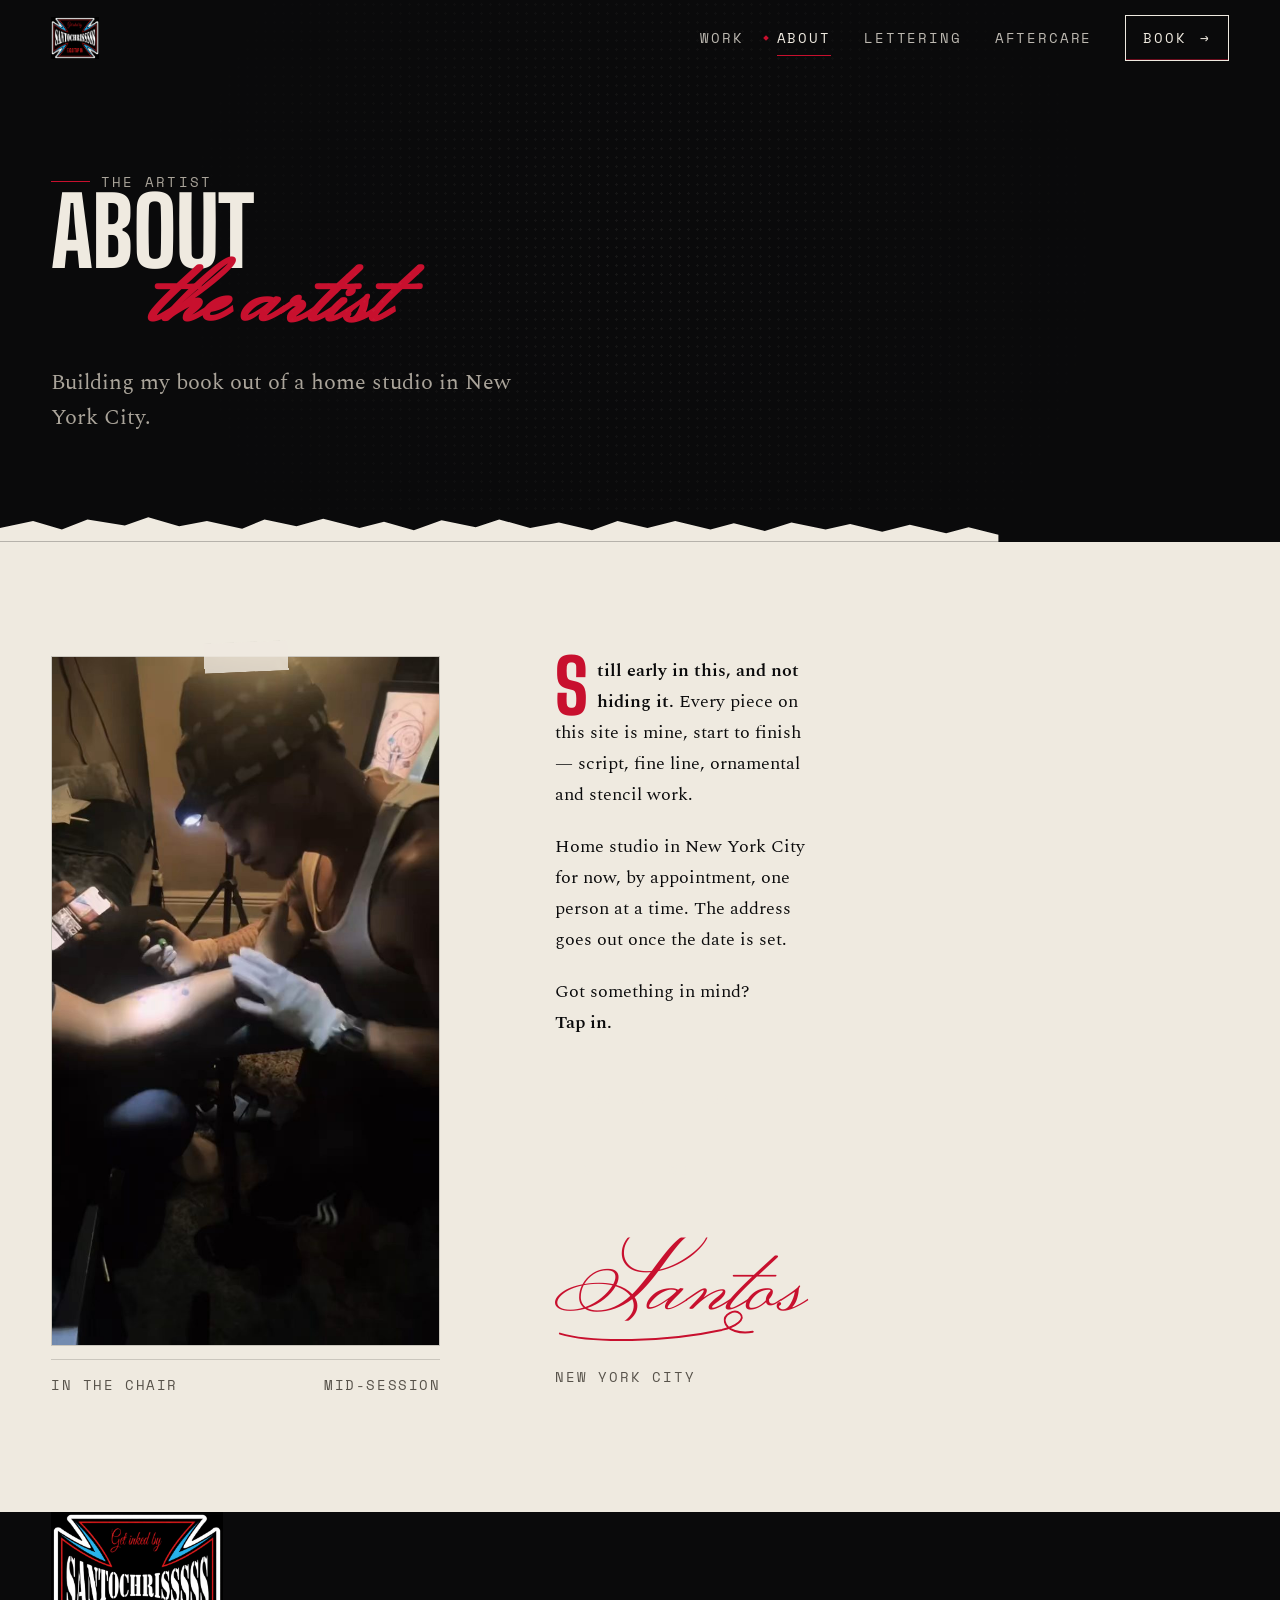
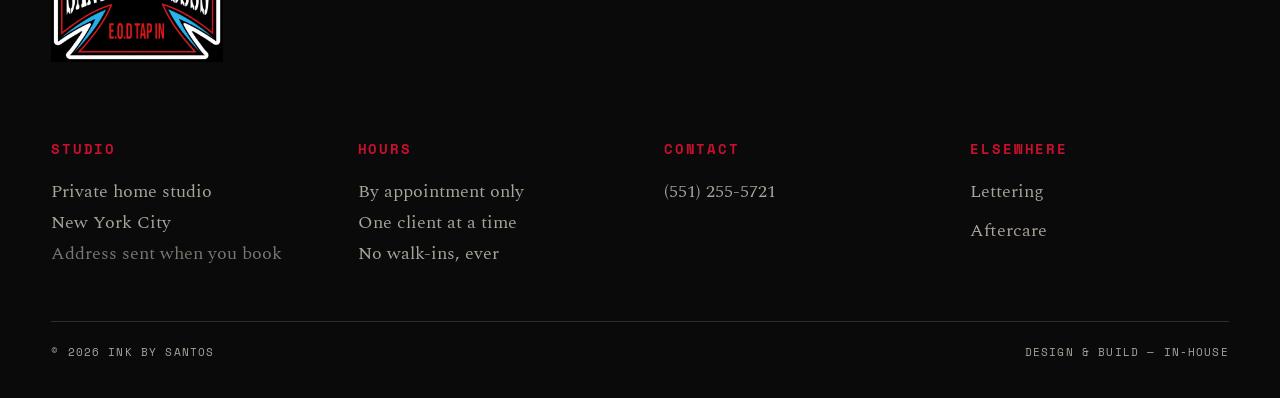
==== about.html @ b75cc5df "Add a lettering reference section; fix a dead printSheet call New lettering.html: 11 script, chicano" ====
<!doctype html>
<html lang="en">
<head>
<meta charset="utf-8">
<meta name="viewport" content="width=device-width, initial-scale=1">
<title>About — Ink by Santos</title>
<meta name="description" content="Custom tattooing from a private home studio in New York City. Blackwork, fine line, ornamental and hand lettering.">
<meta name="theme-color" content="#0a0a0b">
<link rel="icon" href="assets/img/logo-icon.png" type="image/png">
<link rel="preconnect" href="https://fonts.googleapis.com">
<link rel="preconnect" href="https://fonts.gstatic.com" crossorigin>
<link href="https://fonts.googleapis.com/css2?family=Big+Shoulders+Display:wght@400..900&family=Italianno&family=Monsieur+La+Doulaise&family=Space+Mono:wght@400;700&family=Spectral:ital,wght@0,200;0,300;0,400;0,600;1,300&display=swap" rel="stylesheet">
<link rel="stylesheet" href="assets/css/site.css?v=64d54ab5">
</head>

<body>
<a class="skip-link" href="#main">Skip to content</a>

<div class="curtain" aria-hidden="true">
  <span style="--i:0"></span><span style="--i:1"></span><span style="--i:2"></span><span style="--i:3"></span>
</div>

<header class="masthead is-top">
  <div class="shell masthead__inner">
    <a class="mark mark--img" href="index.html" aria-label="Ink by Santos, home">
      <img class="mark__logo" src="assets/img/logo-mark.png" alt="Get inked by SANTOCHRISSSSS" width="229" height="200">
    </a>
    <nav class="nav" aria-label="Primary">
      <a class="nav__link" href="gallery.html">Work</a>
      <a class="nav__link" href="about.html" aria-current="page">About</a>
      <a class="nav__link" href="lettering.html">Lettering</a>
      <a class="nav__link" href="aftercare.html">Aftercare</a>
      <a class="btn btn--small nav__cta" href="index.html#book">Book<span class="btn__arrow">→</span></a>
    </nav>
    <button class="burger" aria-expanded="false" aria-controls="drawer" aria-label="Menu">
      <span></span><span></span><span></span>
    </button>
  </div>
  <div class="progress" aria-hidden="true"></div>
</header>

<nav class="drawer" id="drawer" aria-label="Mobile">
  <img class="drawer__logo" src="assets/img/logo-mark.png" alt="" aria-hidden="true" width="229" height="200">
  <a class="drawer__link" style="--i:0" href="gallery.html"><span>01</span>Work</a>
  <a class="drawer__link" style="--i:1" href="about.html"><span>02</span>About</a>
  <a class="drawer__link" style="--i:2" href="lettering.html"><span>03</span>Lettering</a>
  <a class="drawer__link" style="--i:3" href="aftercare.html"><span>04</span>Aftercare</a>
  <a class="drawer__link" style="--i:4" href="index.html#book"><span>05</span>Book</a>
  <p class="mono drawer__foot">By appointment · NYC<br><a href="tel:+15512555721">(551) 255-5721</a></p>
</nav>

<main id="main">

  <section class="pane pane--ink page-head">
    <div class="halftone halftone--radial" aria-hidden="true"></div>
    <div class="shell">
      <p class="eyebrow" data-reveal>The artist</p>
      <h1 class="page-head__title" data-reveal style="--d:1">
        About
        <span class="page-head__script">the artist</span>
      </h1>
      <p class="lede page-head__lede" data-reveal style="--d:2">
        Building my book out of a home studio in New York City.
      </p>
    </div>
  </section>

  <div class="tear" style="background:var(--ink)" aria-hidden="true">
    <svg viewBox="0 0 1200 40" preserveAspectRatio="none"><path fill="#efeae0" d="M0 40V22l31-9 27 11 24-13 35 8 22-11 29 12 26-7 33 10 21-12 30 9 25-10 34 12 23-8 28 11 26-13 32 9 22-10 29 11 27-7 31 10 24-12 28 9 26-9 33 11 22-8 29 10 25-11 32 9 23-7 30 10 26-9 34 11 21-8 28 10V40Z"/></svg>
  </div>

  <!-- ============================================================== BIO -->
  <section class="pane pane--bone bay" aria-labelledby="bio-h">
    <div class="shell grid">
      <div class="col-5" data-reveal>
        <div class="portrait">
          <span class="portrait__tape" aria-hidden="true"></span>
          <div class="portrait__frame ticks">
            <span class="vid" style="aspect-ratio:9/16">
              <img class="vid__poster" src="assets/video/work-07.jpg"
                   alt="Tattooing under a headlamp during a session"
                   width="720" height="1280">
              <video data-src="assets/video/work-07.mov" poster="assets/video/work-07.jpg"
                     muted loop playsinline preload="none" aria-hidden="true"></video>
            </span>
          </div>
          <p class="portrait__cap">
            <span>In the chair</span>
            <span>Mid-session</span>
          </p>
        </div>
      </div>

      <div class="col-6 col-start-7" data-reveal style="--d:1">
        <h2 class="visually-hidden" id="bio-h">Biography</h2>

        <div class="prose">
          <p class="dropcap">
            <strong>Still early in this, and not hiding it.</strong> Every piece
            on this site is mine, start to finish &mdash; script, fine line,
            ornamental and stencil work.
          </p>
          <p>
            Home studio in New York City for now, by appointment, one person at
            a time. The address goes out once the date is set.
          </p>
          <p>
            Got something in mind? <strong>Tap in.</strong>
          </p>
        </div>

        <div style="display:flex;flex-wrap:wrap;gap:.9rem;margin-top:2rem">
          <a class="btn" href="index.html#book">Book a session<span class="btn__arrow">&#8594;</span></a>
          <a class="btn" href="gallery.html">See the work<span class="btn__arrow">&#8594;</span></a>
        </div>

        <div class="sign-off" style="margin-top:2.5rem">
          <p class="autograph" aria-hidden="true">Santos</p>
          <svg class="signature" viewBox="0 0 420 60" style="margin-top:-.5rem" aria-hidden="true">
            <path d="M8 34c52 16 176 14 268-6 24-6 40-18 30-27-9-8-28 1-25 14 3 14 26 20 46 16"/>
          </svg>
          <p class="mono" style="margin-top:1rem;color:var(--fg-dim)">New York City</p>
        </div>
      </div>
    </div>
  </section>

</main>

<footer class="pane pane--ink footer">
  <div class="shell">
    <img class="footer__logo" src="assets/img/logo.png" alt="Get inked by SANTOCHRISSSSS" width="1097" height="959" loading="lazy">
    <div class="footer__cols">
      <div class="footer__col">
        <h4>Studio</h4>
        <p>Private home studio<br>New York City<br><span style="opacity:.7">Address sent when you book</span></p>
      </div>
      <div class="footer__col">
        <h4>Hours</h4>
        <p>By appointment only<br>One client at a time<br>No walk-ins, ever</p>
      </div>
      <div class="footer__col">
        <h4>Contact</h4>
        <ul>
          <li><a href="tel:+15512555721">(551) 255-5721</a></li>
        </ul>
      </div>
      <div class="footer__col">
        <h4>Elsewhere</h4>
        <ul>
          <li><a href="lettering.html">Lettering</a></li>
          <li><a href="aftercare.html">Aftercare</a></li>
        </ul>
      </div>
    </div>
    <p class="footer__legal">
      <span>© 2026 Ink by Santos</span>
      <span>Design &amp; build — in-house</span>
    </p>
  </div>
</footer>

<script src="assets/js/site.js?v=151ce257" defer></script>
</body>
</html>
---- assets/css/site.css ----
/* =========================================================================
   INK BY SANTOS — site.css
   A flash sheet, printed as a website.

   Structure
   00  Tokens
   01  Reset & base
   02  Texture (grain, halftone, torn edges)
   03  Typography
   04  Layout primitives
   05  Header & navigation
   06  Buttons, links, form controls
   07  Motion primitives (reveal, split, marquee)
   08  Home
   09  Gallery + lightbox
   10  About
   11  Aftercare
   12  Footer
   13  Cursor & curtain
   14  Responsive
   15  Reduced motion & print
   ========================================================================= */

/* -------------------------------------------------------------- 00 Tokens */

:root {
  /* ink / bone / blood. Nothing else gets in. */
  --ink: #0a0a0b;
  --ink-2: #131316;
  --ink-3: #1d1d21;
  --bone: #efeae0;
  --bone-2: #ded6c7;
  --bone-3: #b8b0a1;
  --blood: #c8102e;
  --blood-2: #8d0a20;

  /* Contextual roles — flipped per pane, every component reads these. */
  --fg: var(--bone);
  --bg: var(--ink);
  --fg-dim: #aaa49a;
  --rule: rgba(239, 234, 224, 0.16);
  --rule-strong: rgba(239, 234, 224, 0.4);

  --font-display: "Big Shoulders Display", "Big Shoulders", "Oswald",
    "Arial Narrow", sans-serif;
  --font-script: "Monsieur La Doulaise", "Italianno", cursive;
  --font-script-2: "Italianno", "Monsieur La Doulaise", cursive;
  --font-body: "Spectral", "Iowan Old Style", Georgia, serif;
  --font-mono: "Space Mono", ui-monospace, "SFMono-Regular", Menlo, monospace;

  /* Fluid type scale, 1.28 ratio at the top end. */
  --t--1: clamp(0.78rem, 0.75rem + 0.16vw, 0.88rem);
  --t-0: clamp(1.02rem, 0.98rem + 0.2vw, 1.14rem);
  --t-1: clamp(1.18rem, 1.1rem + 0.4vw, 1.4rem);
  --t-2: clamp(1.5rem, 1.3rem + 0.9vw, 2.1rem);
  --t-3: clamp(2rem, 1.5rem + 2.2vw, 3.4rem);
  --t-4: clamp(2.8rem, 1.6rem + 5.4vw, 6rem);
  --t-5: clamp(3.6rem, 0.8rem + 12vw, 11rem);

  --gutter: clamp(1.25rem, 4vw, 3.5rem);
  --bay: clamp(4.5rem, 9vw, 9.5rem); /* vertical section rhythm */
  --shell: 1560px;

  --ease: cubic-bezier(0.16, 1, 0.3, 1);
  --ease-punch: cubic-bezier(0.7, 0, 0.2, 1);
}

.pane--ink {
  --fg: var(--bone);
  --bg: var(--ink);
  --fg-dim: #aaa49a;
  --rule: rgba(239, 234, 224, 0.16);
  --rule-strong: rgba(239, 234, 224, 0.42);
}

.pane--bone {
  --fg: var(--ink);
  --bg: var(--bone);
  --fg-dim: #57524a;
  --rule: rgba(10, 10, 11, 0.16);
  --rule-strong: rgba(10, 10, 11, 0.45);
}

.pane--blood {
  --fg: var(--bone);
  --bg: var(--blood);
  --fg-dim: rgba(239, 234, 224, 0.78);
  --rule: rgba(239, 234, 224, 0.34);
  --rule-strong: rgba(239, 234, 224, 0.6);
}

/* ------------------------------------------------------- 01 Reset & base */

*,
*::before,
*::after {
  box-sizing: border-box;
}

* {
  margin: 0;
}

html {
  -webkit-text-size-adjust: 100%;
  scrollbar-color: var(--blood-2) var(--ink);
  scrollbar-width: thin;
}

body {
  background: var(--ink);
  color: var(--bone);
  font-family: var(--font-body);
  font-size: var(--t-0);
  font-weight: 400;
  line-height: 1.7;
  min-height: 100vh;
  overflow-x: hidden;
  -webkit-font-smoothing: antialiased;
  text-rendering: optimizeLegibility;
}

img,
svg,
video {
  display: block;
  max-width: 100%;
}

a {
  color: inherit;
  text-decoration: none;
}

button,
input,
textarea,
select {
  font: inherit;
  color: inherit;
}

::selection {
  background: var(--blood);
  color: var(--bone);
  text-shadow: none;
}

:focus-visible {
  outline: 2px dashed var(--blood);
  outline-offset: 4px;
}

.visually-hidden {
  position: absolute;
  width: 1px;
  height: 1px;
  padding: 0;
  overflow: hidden;
  clip: rect(0 0 0 0);
  clip-path: inset(50%);
  white-space: nowrap;
  border: 0;
}

.skip-link {
  position: fixed;
  top: 0.75rem;
  left: 0.75rem;
  z-index: 999;
  padding: 0.7rem 1.1rem;
  background: var(--blood);
  color: var(--bone);
  font-family: var(--font-mono);
  font-size: var(--t--1);
  letter-spacing: 0.11em;
  text-transform: uppercase;
  transform: translateY(-160%);
  transition: transform 0.3s var(--ease);
}

.skip-link:focus-visible {
  transform: none;
}

/* ---------------------------------------------------------- 02 Texture */

/* The xerox grain layer was removed: a fixed, full-screen element with
   mix-blend-mode and an infinite repaint animation dominated frame time.
   The texture now comes from the halftone fields alone. */

/* Halftone field — the print-shop dot. Used as a section wash. */
.halftone {
  position: absolute;
  inset: 0;
  pointer-events: none;
  background-image: radial-gradient(
    currentColor 1.1px,
    transparent 1.2px
  );
  background-size: 9px 9px;
  opacity: 0.06;
  -webkit-mask-image: linear-gradient(to bottom, #000, transparent 72%);
  mask-image: linear-gradient(to bottom, #000, transparent 72%);
}

.halftone--up {
  -webkit-mask-image: linear-gradient(to top, #000, transparent 72%);
  mask-image: linear-gradient(to top, #000, transparent 72%);
}

.halftone--radial {
  -webkit-mask-image: radial-gradient(circle at 50% 50%, #000, transparent 70%);
  mask-image: radial-gradient(circle at 50% 50%, #000, transparent 70%);
}

/* Torn-paper divider between panes. */
.tear {
  display: block;
  width: 100%;
  height: clamp(18px, 2.4vw, 34px);
  position: relative;
  z-index: 2;
  margin-bottom: -1px;
}

.tear svg {
  width: 100%;
  height: 100%;
  display: block;
}

/* ------------------------------------------------------ 03 Typography */

.display {
  font-family: var(--font-display);
  font-weight: 800;
  line-height: 0.82;
  letter-spacing: -0.005em;
  text-transform: uppercase;
  text-wrap: balance;
}

.display--outline {
  color: transparent;
  -webkit-text-stroke: 1.5px var(--fg);
}

.script {
  font-family: var(--font-script);
  font-weight: 400;
  line-height: 0.9;
  text-transform: none;
  letter-spacing: 0.01em;
}

.script--alt {
  font-family: var(--font-script-2);
}

.mono {
  font-family: var(--font-mono);
  font-size: var(--t--1);
  letter-spacing: 0.13em;
  text-transform: uppercase;
  font-weight: 400;
}

/* Screen-print misregistration: a red plate that never quite lined up. */
.mis {
  position: relative;
  display: inline-block;
  isolation: isolate;
}

.mis::before {
  content: attr(data-text);
  position: absolute;
  inset: 0;
  z-index: -1;
  color: var(--blood);
  -webkit-text-stroke: inherit;
  transform: translate(0.055em, -0.028em);
  transition: transform 0.55s var(--ease);
  pointer-events: none;
}

.mis:hover::before {
  transform: translate(-0.03em, 0.028em);
}

.eyebrow {
  font-family: var(--font-mono);
  font-size: var(--t--1);
  letter-spacing: 0.15em;
  text-transform: uppercase;
  color: var(--fg-dim);
  display: inline-flex;
  align-items: center;
  gap: 0.7rem;
}

.eyebrow::before {
  content: "";
  width: clamp(20px, 3vw, 46px);
  height: 1px;
  background: var(--blood);
  flex: none;
}

.lede {
  font-size: var(--t-1);
  font-weight: 400;
  line-height: 1.55;
  max-width: 46ch;
  text-wrap: pretty;
}

.prose {
  max-width: 62ch;
}

.prose p + p {
  margin-top: 1.15em;
}

.prose p {
  text-wrap: pretty;
}

.prose strong {
  font-weight: 600;
}

.prose em {
  font-style: italic;
  color: var(--fg);
}

.prose a {
  border-bottom: 1px solid var(--blood);
  padding-bottom: 1px;
}

.prose a:hover {
  background: var(--blood);
  color: var(--bone);
}

.dropcap::first-letter {
  float: left;
  font-family: var(--font-display);
  font-weight: 800;
  font-size: 4.1em;
  line-height: 0.72;
  padding: 0.06em 0.12em 0 0;
  color: var(--blood);
}

.hl {
  color: var(--blood);
}

/* -------------------------------------------------- 04 Layout primitives */

.shell {
  width: 100%;
  max-width: var(--shell);
  margin-inline: auto;
  padding-inline: var(--gutter);
}

.pane {
  position: relative;
  background: var(--bg);
  color: var(--fg);
}

.bay {
  padding-block: var(--bay);
}

.bay--tight {
  padding-block: calc(var(--bay) * 0.55);
}

.grid {
  display: grid;
  grid-template-columns: repeat(12, 1fr);
  gap: clamp(1.25rem, 2.4vw, 2.5rem);
}

/* Hairline with a mono label sitting on it — the section masthead. */
.rule-head {
  display: flex;
  align-items: baseline;
  gap: clamp(1rem, 2.5vw, 2rem);
  padding-bottom: 1.2rem;
  border-bottom: 1px solid var(--rule);
  margin-bottom: clamp(2.4rem, 5.5vw, 5rem);
}

.rule-head__no {
  font-family: var(--font-mono);
  font-size: var(--t--1);
  letter-spacing: 0.13em;
  color: var(--blood);
  flex: none;
}

.rule-head__title {
  font-family: var(--font-display);
  font-weight: 700;
  text-transform: uppercase;
  font-size: var(--t-2);
  line-height: 1;
  letter-spacing: 0.01em;
}

.rule-head__meta {
  margin-left: auto;
  font-family: var(--font-mono);
  font-size: var(--t--1);
  letter-spacing: 0.12em;
  text-transform: uppercase;
  color: var(--fg-dim);
}

/* Corner ticks — the die-cut frame used on plates and cards. */
.ticks {
  position: relative;
}

.ticks::before,
.ticks::after {
  content: "";
  position: absolute;
  width: 14px;
  height: 14px;
  border: 1px solid var(--rule-strong);
  transition: width 0.5s var(--ease), height 0.5s var(--ease);
  pointer-events: none;
}

.ticks::before {
  top: -1px;
  left: -1px;
  border-right: 0;
  border-bottom: 0;
}

.ticks::after {
  right: -1px;
  bottom: -1px;
  border-left: 0;
  border-top: 0;
}

.ticks:hover::before,
.ticks:hover::after {
  width: 26px;
  height: 26px;
}

/* ---------------------------------------------------- 05 Header & nav */

.masthead {
  position: fixed;
  inset: 0 0 auto;
  z-index: 300;
  background: rgba(10, 10, 11, 0.94);
  border-bottom: 1px solid rgba(239, 234, 224, 0.12);
  transform: translateY(0);
  transition: transform 0.5s var(--ease), background 0.4s linear;
}

.masthead.is-hidden {
  transform: translateY(-101%);
}

.masthead.is-top {
  background: transparent;
  border-bottom-color: transparent;
}

.masthead__inner {
  display: flex;
  align-items: center;
  gap: clamp(1rem, 3vw, 2.5rem);
  height: clamp(58px, 6.4vw, 76px);
}

.mark {
  display: flex;
  align-items: baseline;
  gap: 0.42rem;
  font-family: var(--font-display);
  font-weight: 800;
  text-transform: uppercase;
  font-size: clamp(1.1rem, 1.6vw, 1.45rem);
  letter-spacing: 0.02em;
  line-height: 1;
  color: var(--bone);
  flex: none;
}

.mark__by {
  font-family: var(--font-script-2);
  font-size: 1.5em;
  text-transform: none;
  letter-spacing: 0;
  color: var(--blood);
  line-height: 0.7;
  transform: translateY(0.06em);
  transition: transform 0.5s var(--ease);
}

.mark:hover .mark__by {
  transform: translateY(0.06em) rotate(-8deg);
}

.nav {
  margin-left: auto;
  display: flex;
  align-items: center;
  gap: clamp(1.1rem, 2.6vw, 2.4rem);
}

.nav__link {
  position: relative;
  font-family: var(--font-mono);
  font-size: var(--t--1);
  letter-spacing: 0.13em;
  text-transform: uppercase;
  padding-block: 0.4rem;
  color: rgba(239, 234, 224, 0.78);
  transition: color 0.35s var(--ease);
}

.nav__link::after {
  content: "";
  position: absolute;
  left: 0;
  bottom: 0;
  height: 1px;
  width: 100%;
  background: var(--blood);
  transform: scaleX(0);
  transform-origin: left;
  transition: transform 0.45s var(--ease);
}

.nav__link:hover,
.nav__link[aria-current="page"] {
  color: var(--bone);
}

.nav__link:hover::after,
.nav__link[aria-current="page"]::after {
  transform: scaleX(1);
}

.nav__link[aria-current="page"]::before {
  content: "";
  position: absolute;
  left: -0.78rem;
  top: 50%;
  width: 4px;
  height: 4px;
  background: var(--blood);
  transform: translateY(-50%) rotate(45deg);
}

.nav__cta {
  display: none;
}

@media (min-width: 900px) {
  .nav__cta {
    display: inline-flex;
  }
}

/* Scroll progress hairline */
.progress {
  position: absolute;
  left: 0;
  bottom: -1px;
  height: 2px;
  width: 100%;
  background: var(--blood);
  transform: scaleX(var(--p, 0));
  transform-origin: left;
}

/* Burger + mobile drawer */
/* Flex, not grid: auto grid rows stretch to fill the button, which throws
   the bar spacing off and stops the X from meeting in the middle. */
.burger {
  display: flex;
  flex-direction: column;
  align-items: center;
  justify-content: center;
  gap: 6px;
  width: 44px;
  height: 44px;
  margin-right: -10px;
  background: none;
  border: 0;
  cursor: pointer;
}

.burger span {
  display: block;
  width: 24px;
  height: 1.5px;
  background: var(--bone);
  transition: transform 0.45s var(--ease), opacity 0.3s linear;
}

.burger[aria-expanded="true"] span:nth-child(1) {
  transform: translateY(7.5px) rotate(45deg);
}

.burger[aria-expanded="true"] span:nth-child(2) {
  opacity: 0;
}

.burger[aria-expanded="true"] span:nth-child(3) {
  transform: translateY(-7.5px) rotate(-45deg);
}

@media (min-width: 900px) {
  .burger {
    display: none;
  }
}

.drawer {
  position: fixed;
  inset: 0;
  z-index: 290;
  background: var(--ink);
  display: grid;
  align-content: center;
  padding: 6rem var(--gutter) 3rem;
  clip-path: inset(0 0 100% 0);
  transition: clip-path 0.75s var(--ease);
  overflow-y: auto;
}

.drawer.is-open {
  clip-path: inset(0 0 0 0);
}

.drawer__link {
  display: block;
  font-family: var(--font-display);
  font-weight: 800;
  text-transform: uppercase;
  font-size: clamp(2.6rem, 13vw, 5rem);
  line-height: 1.02;
  padding-block: 0.16em;
  border-bottom: 1px solid var(--rule);
  opacity: 0;
  transform: translateY(28px);
  transition: opacity 0.6s var(--ease), transform 0.7s var(--ease),
    color 0.3s linear;
  transition-delay: calc(var(--i) * 70ms + 120ms);
}

.drawer.is-open .drawer__link {
  opacity: 1;
  transform: none;
}

.drawer__link:hover {
  color: var(--blood);
}

.drawer__link span {
  font-family: var(--font-mono);
  font-size: 0.8rem;
  letter-spacing: 0.13em;
  color: var(--blood);
  vertical-align: super;
  margin-right: 0.6rem;
}

.drawer__foot {
  margin-top: 2.5rem;
  color: var(--fg-dim);
}

@media (min-width: 900px) {
  .drawer {
    display: none;
  }
}

/* ------------------------------------------ 06 Buttons, links, controls */

.btn {
  --btn-fg: var(--bone);
  --btn-bg: transparent;
  position: relative;
  display: inline-flex;
  align-items: center;
  gap: 0.85rem;
  padding: 0.95rem 1.6rem;
  border: 1px solid currentColor;
  background: var(--btn-bg);
  color: var(--btn-fg);
  font-family: var(--font-mono);
  font-size: var(--t--1);
  letter-spacing: 0.13em;
  text-transform: uppercase;
  cursor: pointer;
  overflow: hidden;
  isolation: isolate;
  transition: color 0.4s var(--ease), border-color 0.4s var(--ease);
}

.btn::before {
  content: "";
  position: absolute;
  inset: 0;
  z-index: -1;
  background: var(--blood);
  transform: translateY(101%);
  transition: transform 0.5s var(--ease-punch);
}

.btn:hover {
  color: var(--bone);
  border-color: var(--blood);
}

.btn:hover::before {
  transform: translateY(0);
}

.btn__arrow {
  display: inline-block;
  transition: transform 0.45s var(--ease);
}

.btn:hover .btn__arrow {
  transform: translateX(5px);
}

.btn--solid {
  --btn-bg: var(--blood);
  --btn-fg: var(--bone);
  border-color: var(--blood);
}

.btn--solid::before {
  background: var(--bone);
}

.btn--solid:hover {
  color: var(--ink);
  border-color: var(--bone);
}

.btn--small {
  padding: 0.6rem 1.05rem;
}

/* Text link with a wiping rule */
.tlink {
  position: relative;
  display: inline-block;
  font-family: var(--font-mono);
  font-size: var(--t--1);
  letter-spacing: 0.12em;
  text-transform: uppercase;
  padding-bottom: 0.3rem;
}

.tlink::after {
  content: "";
  position: absolute;
  inset: auto 0 0;
  height: 1px;
  background: currentColor;
  transform-origin: right;
  transition: transform 0.45s var(--ease);
}

.tlink:hover::after {
  transform: scaleX(0);
  transform-origin: right;
}

.tlink::before {
  content: "";
  position: absolute;
  inset: auto 0 0;
  height: 1px;
  background: var(--blood);
  transform: scaleX(0);
  transform-origin: left;
  transition: transform 0.45s var(--ease) 0.12s;
}

.tlink:hover::before {
  transform: scaleX(1);
}

/* Field: label above, hairline below, red on focus. */
.field {
  display: grid;
  gap: 0.55rem;
}

.field > span {
  font-family: var(--font-mono);
  font-size: var(--t--1);
  letter-spacing: 0.13em;
  text-transform: uppercase;
  color: var(--fg-dim);
}

.field input,
.field textarea,
.field select {
  width: 100%;
  padding: 0.75rem 0 0.8rem;
  background: transparent;
  border: 0;
  border-bottom: 1px solid var(--rule-strong);
  font-family: var(--font-body);
  font-size: var(--t-1);
  font-weight: 400;
  transition: border-color 0.35s var(--ease);
}

.field select {
  font-family: var(--font-mono);
  font-size: var(--t--1);
  letter-spacing: 0.14em;
  text-transform: uppercase;
  padding-block: 0.95rem;
  border-radius: 0;
  appearance: none;
  background-image: linear-gradient(45deg, transparent 50%, currentColor 50%),
    linear-gradient(135deg, currentColor 50%, transparent 50%);
  background-position: right 12px center, right 6px center;
  background-size: 6px 6px, 6px 6px;
  background-repeat: no-repeat;
}

.field select option {
  background: var(--ink);
  color: var(--bone);
}

.field textarea {
  resize: vertical;
  min-height: 7rem;
}

.field input:focus,
.field textarea:focus,
.field select:focus {
  outline: 0;
  border-bottom-color: var(--blood);
}

.field input::placeholder,
.field textarea::placeholder {
  color: var(--fg-dim);
  opacity: 0.6;
}

/* ------------------------------------------------ 07 Motion primitives */

/* Deliberately NOT clip-path: a clipped element reports a zero-area
   intersection rect, so an IntersectionObserver would never fire and the
   reveal would deadlock itself. Opacity and transform are safe. The masked
   "lift" lives on .line below, where the clipping sits on the parent. */
[data-reveal] {
  opacity: 0;
  transform: translateY(20px);
  transition: opacity 0.9s var(--ease), transform 1s var(--ease);
  transition-delay: calc(var(--d, 0) * 85ms);
}

[data-reveal].is-in {
  opacity: 1;
  transform: none;
}

/* Line-by-line headline reveal, built by JS */
.line {
  display: block;
  overflow: hidden;
  padding-bottom: 0.04em;
}

.line > i {
  display: block;
  font-style: inherit;
  transform: translateY(105%);
  transition: transform 1.05s var(--ease);
  transition-delay: calc(var(--l, 0) * 95ms);
}

.is-in .line > i,
.line.is-in > i {
  transform: none;
}

/* Ticker */
/* Flat rather than rotated: the old tilt needed an over-scaled, clipped band
   and kept a large layer composited every frame. Straight rules read tighter
   and cost nothing. */
.ticker {
  position: relative;
  overflow: hidden;
  background: var(--ink);
  color: var(--bone);
  border-top: 1px solid var(--blood);
  border-bottom: 1px solid var(--blood);
  padding-block: clamp(0.75rem, 1.3vw, 1.15rem);
  z-index: 5;
}

.ticker__track {
  display: flex;
  width: max-content;
  animation: ticker 42s linear infinite;
}

.ticker:hover .ticker__track {
  animation-play-state: paused;
}

.ticker__row {
  display: flex;
  align-items: center;
  gap: clamp(1.6rem, 3vw, 3rem);
  padding-right: clamp(1.6rem, 3vw, 3rem);
  font-family: var(--font-display);
  font-weight: 700;
  text-transform: uppercase;
  font-size: clamp(1.1rem, 2vw, 1.75rem);
  letter-spacing: 0.04em;
  white-space: nowrap;
}

.ticker__row b {
  font-weight: inherit;
}

.ticker__row i {
  font-style: normal;
  font-size: 0.62em;
  color: var(--blood);
  transform: translateY(-0.12em);
  display: inline-block;
}

.ticker__row b {
  letter-spacing: 0.06em;
}

@keyframes ticker {
  to {
    transform: translateX(-50%);
  }
}

/* --------------------------------------------------------------- 08 Home */

.hero {
  position: relative;
  min-height: 100svh;
  display: flex;
  align-items: flex-end;
  padding-top: clamp(7rem, 14vh, 11rem);
  padding-bottom: clamp(2rem, 5vh, 4rem);
  overflow: hidden;
  isolation: isolate;
}

.hero__bg {
  position: absolute;
  inset: 0;
  z-index: -2;
  background: radial-gradient(
      ellipse 70% 60% at 68% 34%,
      rgba(200, 16, 46, 0.09),
      transparent 68%
    ),
    linear-gradient(180deg, #0a0a0b 0%, #101013 55%, #0a0a0b 100%);
}

.hero__inner {
  width: 100%;
  display: grid;
  grid-template-columns: repeat(12, 1fr);
  gap: clamp(1.25rem, 2.4vw, 2.5rem);
  align-items: end;
}

.hero__type {
  grid-column: 1 / -1;
  position: relative;
  z-index: 3;
}

.hero__eyebrow {
  margin-bottom: clamp(1.2rem, 3vw, 2.2rem);
}

.hero__word {
  font-family: var(--font-display);
  font-weight: 800;
  text-transform: uppercase;
  font-size: var(--t-5);
  line-height: 0.78;
  letter-spacing: -0.012em;
  display: block;
}

.hero__word--outline {
  color: transparent;
  -webkit-text-stroke: clamp(1px, 0.16vw, 2.4px) var(--bone);
}

.hero__word--outline .mis::before {
  -webkit-text-stroke: clamp(1px, 0.16vw, 2.4px) var(--blood);
  color: transparent;
}

.hero__script {
  position: absolute;
  font-family: var(--font-script);
  color: var(--blood);
  font-size: clamp(3.4rem, 11vw, 10rem);
  line-height: 0.7;
  pointer-events: none;
  z-index: 4;
  left: clamp(4.5rem, 22vw, 22rem);
  top: clamp(1.6rem, 6vw, 5.4rem);
  transform: rotate(-4deg);
}

.hero__lede {
  margin-top: clamp(1.6rem, 3.5vw, 2.6rem);
  color: var(--fg-dim);
  max-width: 40ch;
}

.hero__lede strong {
  color: var(--bone);
  font-weight: 400;
}

.hero__actions {
  display: flex;
  flex-wrap: wrap;
  gap: 0.9rem;
  margin-top: clamp(1.6rem, 3vw, 2.4rem);
}

.hero__meta {
  margin-top: clamp(2rem, 4vw, 3rem);
  padding-top: 1rem;
  border-top: 1px solid var(--rule);
  display: flex;
  flex-wrap: wrap;
  gap: clamp(1rem, 3vw, 2.6rem);
  color: var(--fg-dim);
}

.hero__meta b {
  color: var(--bone);
  font-weight: 400;
}

/* The stencil plate: pointer wipes the finished ink away to show linework */
.plate {
  position: relative;
  aspect-ratio: 9 / 11;
  border: 1px solid var(--rule);
  background: linear-gradient(160deg, #131316, #0c0c0e);
  overflow: hidden;
  touch-action: pan-y;
}

.plate img {
  position: absolute;
  inset: 0;
  width: 100%;
  height: 100%;
  object-fit: contain;
  padding: 8%;
}

.plate__finished {
  --mx: 50%;
  --my: -30%;
  --r: 0px;
  -webkit-mask-image: radial-gradient(
    circle at var(--mx) var(--my),
    transparent 0 var(--r),
    #000 calc(var(--r) + 60px)
  );
  mask-image: radial-gradient(
    circle at var(--mx) var(--my),
    transparent 0 var(--r),
    #000 calc(var(--r) + 60px)
  );
  transition: none;
}

.plate__cap {
  position: absolute;
  left: 0;
  right: 0;
  bottom: 0;
  display: flex;
  justify-content: space-between;
  gap: 1rem;
  padding: 0.9rem 1.1rem;
  font-family: var(--font-mono);
  font-size: 0.68rem;
  letter-spacing: 0.12em;
  text-transform: uppercase;
  color: var(--fg-dim);
  border-top: 1px solid var(--rule);
  background: rgba(10, 10, 11, 0.82);
}

.plate__cap b {
  color: var(--blood);
  font-weight: 400;
}

.hero__plate {
  grid-column: 1 / -1;
  margin-top: 2.5rem;
  position: relative;
  z-index: 2;
}

.scroll-cue {
  position: absolute;
  left: var(--gutter);
  bottom: 1.2rem;
  display: none;
  align-items: center;
  gap: 0.8rem;
  font-family: var(--font-mono);
  font-size: 0.66rem;
  letter-spacing: 0.15em;
  text-transform: uppercase;
  color: var(--fg-dim);
}

.scroll-cue::after {
  content: "";
  width: 54px;
  height: 1px;
  background: linear-gradient(to right, var(--blood), transparent);
  animation: cue 2.4s var(--ease) infinite;
  transform-origin: left;
}

@keyframes cue {
  0%, 100% { transform: scaleX(0.3); opacity: 0.4; }
  50% { transform: scaleX(1); opacity: 1; }
}

/* Statement / manifesto */
.statement {
  grid-column: 1 / -1;
  font-family: var(--font-display);
  font-weight: 700;
  text-transform: uppercase;
  font-size: var(--t-3);
  line-height: 0.96;
  letter-spacing: 0.005em;
  text-wrap: balance;
}

.statement i {
  font-family: var(--font-script);
  font-style: normal;
  text-transform: none;
  font-size: 1.7em;
  line-height: 0.5;
  color: var(--blood);
  letter-spacing: 0;
  padding-inline: 0.06em;
}

/* Selected work — deliberately uneven, like a wall of prints */
.works {
  display: grid;
  grid-template-columns: repeat(12, 1fr);
  gap: clamp(1.5rem, 3vw, 3rem) clamp(1.25rem, 2.4vw, 2.5rem);
}

.work {
  position: relative;
  grid-column: span 12;
  display: block;
}

.work__frame {
  position: relative;
  overflow: hidden;
  background: var(--ink-2);
  border: 1px solid var(--rule);
}

.work__frame img {
  width: 100%;
  height: 100%;
  object-fit: cover;
  transition: transform 1.1s var(--ease), filter 0.7s var(--ease);
}

.work:hover .work__frame img {
  transform: scale(1.045);
}

.work__wash {
  position: absolute;
  inset: 0;
  background: var(--blood);
  opacity: 0;
  transition: opacity 0.6s var(--ease);
}

.work:hover .work__wash {
  opacity: 0.24;
}

.work__no {
  position: absolute;
  top: 0.9rem;
  left: 1rem;
  font-family: var(--font-mono);
  font-size: 0.68rem;
  letter-spacing: 0.13em;
  color: var(--bone);
  text-shadow: 0 1px 3px rgba(0, 0, 0, 0.8);
  z-index: 2;
}

.work__meta {
  display: flex;
  align-items: baseline;
  justify-content: space-between;
  gap: 1rem;
  padding-top: 0.9rem;
  border-top: 1px solid var(--rule);
  margin-top: 0.9rem;
}

.work__title {
  font-family: var(--font-display);
  font-weight: 700;
  text-transform: uppercase;
  font-size: var(--t-1);
  line-height: 1;
  letter-spacing: 0.01em;
  transition: color 0.35s var(--ease);
}

.work:hover .work__title {
  color: var(--blood);
}

.work__tag {
  font-family: var(--font-mono);
  font-size: var(--t--1);
  letter-spacing: 0.11em;
  text-transform: uppercase;
  color: var(--fg-dim);
  flex: none;
}

/* Process */
.steps {
  display: grid;
  gap: 0;
  counter-reset: step;
}

.step {
  display: grid;
  grid-template-columns: auto 1fr;
  gap: clamp(1.2rem, 4vw, 3.5rem);
  align-items: start;
  padding-block: clamp(1.6rem, 3.4vw, 2.6rem);
  border-top: 1px solid var(--rule);
  position: relative;
  transition: padding-left 0.55s var(--ease);
}

.step:last-child {
  border-bottom: 1px solid var(--rule);
}

.step:hover {
  padding-left: clamp(0.5rem, 1.6vw, 1.4rem);
}

.step__no {
  font-family: var(--font-display);
  font-weight: 800;
  font-size: clamp(2.6rem, 6vw, 5rem);
  line-height: 0.8;
  color: transparent;
  -webkit-text-stroke: 1.2px var(--rule-strong);
  transition: -webkit-text-stroke-color 0.5s var(--ease), color 0.5s var(--ease);
  min-width: 2.2ch;
}

.step:hover .step__no {
  -webkit-text-stroke-color: var(--blood);
}

.step__body h3 {
  font-family: var(--font-display);
  font-weight: 700;
  text-transform: uppercase;
  font-size: var(--t-2);
  line-height: 1;
  margin-bottom: 0.6rem;
}

.step__body p {
  max-width: 58ch;
  color: var(--fg-dim);
}

.step__time {
  font-family: var(--font-mono);
  font-size: var(--t--1);
  letter-spacing: 0.12em;
  text-transform: uppercase;
  color: var(--blood);
  margin-top: 0.7rem;
  display: block;
}

/* Booking */
.booking__form {
  display: grid;
  gap: clamp(1.4rem, 3vw, 2.2rem);
}

.booking__row {
  display: grid;
  gap: clamp(1.4rem, 3vw, 2.2rem);
}

@media (min-width: 700px) {
  .booking__row--2 {
    grid-template-columns: 1fr 1fr;
  }
}

.booking__note {
  font-family: var(--font-mono);
  font-size: var(--t--1);
  letter-spacing: 0.14em;
  text-transform: uppercase;
  color: var(--fg-dim);
  line-height: 1.9;
}

.fineprint {
  display: grid;
  gap: 1.1rem;
  border-left: 1px solid var(--rule);
  padding-left: clamp(1.2rem, 2.5vw, 2rem);
}

.fineprint dt {
  font-family: var(--font-mono);
  font-size: var(--t--1);
  letter-spacing: 0.13em;
  text-transform: uppercase;
  color: var(--blood);
}

.fineprint dd {
  margin: 0.2rem 0 0;
  color: var(--fg-dim);
  max-width: 40ch;
}

/* ------------------------------------------------ 09 Gallery + lightbox */

.page-head {
  position: relative;
  padding-top: clamp(8rem, 18vh, 13rem);
  padding-bottom: clamp(2.5rem, 6vw, 5rem);
  overflow: hidden;
}

.page-head__title {
  font-family: var(--font-display);
  font-weight: 800;
  text-transform: uppercase;
  font-size: var(--t-4);
  line-height: 0.82;
  letter-spacing: -0.01em;
}

.page-head__script {
  display: block;
  font-family: var(--font-script);
  color: var(--blood);
  text-transform: none;
  font-size: clamp(2.6rem, 8vw, 7rem);
  line-height: 0.66;
  letter-spacing: 0;
  margin-left: clamp(1rem, 8vw, 7rem);
  margin-top: -0.12em;
}

.page-head__lede {
  margin-top: clamp(1.6rem, 3vw, 2.4rem);
  color: var(--fg-dim);
}

.filters {
  display: flex;
  flex-wrap: wrap;
  gap: 0.5rem;
  padding-block: 1.2rem;
  border-block: 1px solid var(--rule);
  position: sticky;
  top: clamp(58px, 6.4vw, 76px);
  z-index: 20;
  background: var(--bg);
}

.chip {
  font-family: var(--font-mono);
  font-size: var(--t--1);
  letter-spacing: 0.12em;
  text-transform: uppercase;
  padding: 0.5rem 0.95rem;
  border: 1px solid var(--rule);
  background: transparent;
  cursor: pointer;
  color: var(--fg-dim);
  transition: color 0.3s var(--ease), border-color 0.3s var(--ease),
    background 0.3s var(--ease);
}

.chip:hover {
  color: var(--fg);
  border-color: var(--rule-strong);
}

.chip[aria-pressed="true"] {
  background: var(--blood);
  border-color: var(--blood);
  color: var(--bone);
}

.chip sup {
  font-size: 0.7em;
  margin-left: 0.35rem;
  opacity: 0.7;
}

.mason {
  columns: 1;
  column-gap: clamp(1.25rem, 2.4vw, 2.4rem);
  margin-top: clamp(2rem, 4vw, 3.5rem);
}

@media (min-width: 640px) {
  .mason { columns: 2; }
}

@media (min-width: 1100px) {
  .mason { columns: 3; }
}

.tile {
  break-inside: avoid;
  margin-bottom: clamp(1.25rem, 2.4vw, 2.4rem);
  display: block;
  width: 100%;
  padding: 0;
  border: 0;
  background: none;
  text-align: left;
  cursor: pointer;
  transition: opacity 0.5s var(--ease), transform 0.5s var(--ease),
    filter 0.5s var(--ease);
}

.tile.is-muted {
  opacity: 0.18;
  filter: grayscale(1);
  pointer-events: none;
}

.tile__frame {
  position: relative;
  overflow: hidden;
  border: 1px solid var(--rule);
  background: var(--bone);
}

.tile__frame img {
  width: 100%;
  height: auto;
  transition: transform 1s var(--ease);
}

.tile:hover .tile__frame img {
  transform: scale(1.035) rotate(-0.4deg);
}

.tile__wash {
  position: absolute;
  inset: 0;
  background: var(--blood);
  opacity: 0;
  transition: opacity 0.55s var(--ease);
}

.tile:hover .tile__wash {
  opacity: 0.2;
}

.tile__zoom {
  position: absolute;
  right: 0.8rem;
  bottom: 0.8rem;
  width: 42px;
  height: 42px;
  display: grid;
  place-items: center;
  background: var(--ink);
  color: var(--bone);
  font-family: var(--font-mono);
  font-size: 1rem;
  opacity: 0;
  transform: translateY(8px) scale(0.9);
  transition: opacity 0.4s var(--ease), transform 0.5s var(--ease);
}

.tile:hover .tile__zoom {
  opacity: 1;
  transform: none;
}

.tile__meta {
  display: flex;
  align-items: baseline;
  justify-content: space-between;
  gap: 1rem;
  padding-top: 0.75rem;
  margin-top: 0.75rem;
  border-top: 1px solid var(--rule);
}

.tile__name {
  font-family: var(--font-display);
  font-weight: 700;
  text-transform: uppercase;
  font-size: var(--t-1);
  line-height: 1;
  transition: color 0.3s var(--ease);
}

.tile:hover .tile__name {
  color: var(--blood);
}

.tile__no {
  font-family: var(--font-mono);
  font-size: var(--t--1);
  letter-spacing: 0.11em;
  color: var(--fg-dim);
  flex: none;
}

/* Lightbox */
.lightbox {
  position: fixed;
  inset: 0;
  z-index: 350;
  display: grid;
  grid-template-rows: auto 1fr auto;
  background: rgba(8, 8, 9, 0.98);
  opacity: 0;
  visibility: hidden;
  transition: opacity 0.45s var(--ease), visibility 0.45s;
}

.lightbox.is-open {
  opacity: 1;
  visibility: visible;
}

.lightbox__bar {
  display: flex;
  align-items: center;
  gap: 1rem;
  padding: 1.1rem var(--gutter);
  border-bottom: 1px solid rgba(239, 234, 224, 0.14);
  font-family: var(--font-mono);
  font-size: var(--t--1);
  letter-spacing: 0.12em;
  text-transform: uppercase;
  color: #9a958c;
}

.lightbox__bar b {
  color: var(--bone);
  font-weight: 400;
}

.lightbox__close {
  margin-left: auto;
  background: none;
  border: 1px solid rgba(239, 234, 224, 0.3);
  color: var(--bone);
  padding: 0.45rem 0.85rem;
  cursor: pointer;
  font-family: var(--font-mono);
  font-size: var(--t--1);
  letter-spacing: 0.12em;
  transition: background 0.3s var(--ease), border-color 0.3s var(--ease);
}

.lightbox__close:hover {
  background: var(--blood);
  border-color: var(--blood);
}

.lightbox__stage {
  position: relative;
  display: grid;
  place-items: center;
  padding: clamp(1rem, 3vw, 2.5rem);
  min-height: 0;
}

.lightbox__stage img {
  max-width: min(90vw, 900px);
  max-height: 100%;
  width: auto;
  height: auto;
  object-fit: contain;
  border: 1px solid rgba(239, 234, 224, 0.18);
  opacity: 0;
  transform: scale(0.985);
  transition: opacity 0.5s var(--ease), transform 0.6s var(--ease);
}

.lightbox__stage img.is-ready {
  opacity: 1;
  transform: none;
}

.lightbox__nav {
  position: absolute;
  top: 50%;
  transform: translateY(-50%);
  width: 54px;
  height: 54px;
  display: grid;
  place-items: center;
  background: rgba(10, 10, 11, 0.7);
  border: 1px solid rgba(239, 234, 224, 0.24);
  color: var(--bone);
  cursor: pointer;
  font-size: 1.1rem;
  transition: background 0.3s var(--ease), border-color 0.3s var(--ease);
}

.lightbox__nav:hover {
  background: var(--blood);
  border-color: var(--blood);
}

.lightbox__nav--prev { left: clamp(0.5rem, 2vw, 1.6rem); }
.lightbox__nav--next { right: clamp(0.5rem, 2vw, 1.6rem); }

.lightbox__foot {
  display: flex;
  flex-wrap: wrap;
  align-items: baseline;
  gap: 0.6rem 1.6rem;
  padding: 1.1rem var(--gutter) 1.4rem;
  border-top: 1px solid rgba(239, 234, 224, 0.14);
}

.lightbox__title {
  font-family: var(--font-display);
  font-weight: 700;
  text-transform: uppercase;
  font-size: var(--t-2);
  line-height: 1;
  color: var(--bone);
}

.lightbox__tags {
  font-family: var(--font-mono);
  font-size: var(--t--1);
  letter-spacing: 0.12em;
  text-transform: uppercase;
  color: #9a958c;
}

/* ------------------------------------------------------------- 10 About */

.portrait {
  position: relative;
}

.portrait__frame {
  position: relative;
  border: 1px solid var(--rule);
  overflow: hidden;
  background: var(--bone);
}

.portrait__frame img {
  width: 100%;
  transition: transform 1.4s var(--ease);
}

.portrait:hover .portrait__frame img {
  transform: scale(1.03);
}

.portrait__tape {
  position: absolute;
  top: -14px;
  left: 50%;
  translate: -50% 0;
  rotate: -2.5deg;
  width: clamp(90px, 22%, 160px);
  height: 30px;
  background: rgba(239, 234, 224, 0.82);
  box-shadow: 0 2px 12px rgba(0, 0, 0, 0.4);
  z-index: 3;
  -webkit-mask-image: linear-gradient(
      to right,
      transparent 0 3px,
      #000 3px calc(100% - 3px),
      transparent calc(100% - 3px)
    );
  mask-image: linear-gradient(
    to right,
    transparent 0 3px,
    #000 3px calc(100% - 3px),
    transparent calc(100% - 3px)
  );
}

.portrait__cap {
  display: flex;
  justify-content: space-between;
  gap: 1rem;
  padding-top: 0.8rem;
  margin-top: 0.8rem;
  border-top: 1px solid var(--rule);
  font-family: var(--font-mono);
  font-size: var(--t--1);
  letter-spacing: 0.11em;
  text-transform: uppercase;
  color: var(--fg-dim);
}

.timeline {
  border-top: 1px solid var(--rule);
}

.tl {
  display: grid;
  grid-template-columns: clamp(4.5rem, 10vw, 8rem) 1fr;
  gap: clamp(1rem, 3vw, 2.5rem);
  padding-block: clamp(1.4rem, 2.6vw, 2rem);
  border-bottom: 1px solid var(--rule);
  position: relative;
}

.tl::before {
  content: "";
  position: absolute;
  left: 0;
  top: -1px;
  height: 1px;
  width: 0;
  background: var(--blood);
  transition: width 0.7s var(--ease);
}

.tl:hover::before {
  width: 100%;
}

.tl__year {
  font-family: var(--font-mono);
  font-size: var(--t--1);
  letter-spacing: 0.11em;
  color: var(--blood);
  padding-top: 0.35em;
}

.tl__what h3 {
  font-family: var(--font-display);
  font-weight: 700;
  text-transform: uppercase;
  font-size: var(--t-2);
  line-height: 1;
  margin-bottom: 0.4rem;
}

.tl__what p {
  color: var(--fg-dim);
  max-width: 58ch;
}

.signature {
  width: min(100%, 420px);
  height: auto;
  overflow: visible;
}

.signature path {
  fill: none;
  stroke: var(--blood);
  stroke-width: 3.2;
  stroke-linecap: round;
  stroke-linejoin: round;
  stroke-dasharray: var(--len, 1400);
  stroke-dashoffset: var(--len, 1400);
}

.sign-off.is-in .signature path {
  animation: sign 2.4s var(--ease) forwards;
  animation-delay: calc(var(--s, 0) * 0.5s + 0.75s);
}

@keyframes sign {
  to {
    stroke-dashoffset: 0;
  }
}

.creds {
  display: grid;
  gap: 0;
  border-top: 1px solid var(--rule);
}

.creds div {
  display: flex;
  flex-wrap: wrap;
  align-items: baseline;
  justify-content: space-between;
  gap: 0.6rem 1.5rem;
  padding-block: 0.95rem;
  border-bottom: 1px solid var(--rule);
}

.creds dt {
  font-family: var(--font-mono);
  font-size: var(--t--1);
  letter-spacing: 0.12em;
  text-transform: uppercase;
  color: var(--fg-dim);
}

.creds dd {
  margin: 0;
  font-family: var(--font-display);
  font-weight: 700;
  text-transform: uppercase;
  font-size: var(--t-1);
  letter-spacing: 0.01em;
  text-align: right;
}

.pullquote {
  font-family: var(--font-script-2);
  font-size: clamp(2.4rem, 7vw, 5.5rem);
  line-height: 1.02;
  color: var(--blood);
  text-wrap: balance;
  padding-block: clamp(1rem, 3vw, 2rem);
}

/* --------------------------------------------------------- 11 Aftercare */

.care {
  display: grid;
  grid-template-columns: 1fr;
  gap: clamp(2rem, 5vw, 4rem);
  align-items: start;
}

@media (min-width: 1000px) {
  .care {
    grid-template-columns: minmax(200px, 260px) 1fr;
    gap: clamp(2.5rem, 6vw, 6rem);
  }
}

.care__rail {
  position: static;
}

@media (min-width: 1000px) {
  .care__rail {
    position: sticky;
    top: calc(clamp(58px, 6.4vw, 76px) + 2.5rem);
  }
}

.care__rail ol {
  list-style: none;
  padding: 0;
  margin: 1.2rem 0 0;
  border-left: 1px solid var(--rule);
}

.care__rail a {
  display: block;
  padding: 0.62rem 0 0.62rem 1.1rem;
  margin-left: -1px;
  border-left: 1px solid transparent;
  font-family: var(--font-mono);
  font-size: var(--t--1);
  letter-spacing: 0.14em;
  text-transform: uppercase;
  color: var(--fg-dim);
  transition: color 0.35s var(--ease), border-color 0.35s var(--ease),
    padding-left 0.35s var(--ease);
}

.care__rail a:hover {
  color: var(--fg);
  padding-left: 1.4rem;
}

.care__rail a.is-active {
  color: var(--blood);
  border-left-color: var(--blood);
}

.care__rail a b {
  display: block;
  font-weight: 400;
  color: inherit;
  opacity: 0.55;
  font-size: 0.82em;
  letter-spacing: 0.12em;
}

.phase {
  scroll-margin-top: calc(clamp(58px, 6.4vw, 76px) + 2rem);
  padding-bottom: clamp(2.5rem, 6vw, 5rem);
}

.phase + .phase {
  padding-top: clamp(2rem, 4vw, 3.5rem);
  border-top: 1px solid var(--rule);
}

.phase__head {
  display: flex;
  flex-wrap: wrap;
  align-items: baseline;
  gap: 0.6rem 1.4rem;
  margin-bottom: 1.4rem;
}

.phase__no {
  font-family: var(--font-mono);
  font-size: var(--t--1);
  letter-spacing: 0.13em;
  color: var(--blood);
}

.phase__title {
  font-family: var(--font-display);
  font-weight: 800;
  text-transform: uppercase;
  font-size: var(--t-3);
  line-height: 0.9;
}

.phase__when {
  font-family: var(--font-script-2);
  font-size: clamp(1.6rem, 4vw, 2.6rem);
  line-height: 0.8;
  color: var(--blood);
  text-transform: none;
}

.dodont {
  display: grid;
  gap: clamp(1.25rem, 3vw, 2.5rem);
  margin-top: clamp(1.5rem, 3vw, 2.2rem);
}

@media (min-width: 760px) {
  .dodont {
    grid-template-columns: 1fr 1fr;
  }
}

.dodont section {
  border-top: 2px solid currentColor;
  padding-top: 0.9rem;
}

.dodont h4 {
  font-family: var(--font-mono);
  font-size: var(--t--1);
  letter-spacing: 0.13em;
  text-transform: uppercase;
  margin-bottom: 0.9rem;
}

.dodont ul {
  list-style: none;
  padding: 0;
  display: grid;
  gap: 0.65rem;
}

/* Marker is positioned, not a grid cell — a grid list item would promote
   every inline <strong> into its own cell and break the sentence apart. */
.dodont li {
  position: relative;
  padding-left: 1.6em;
  line-height: 1.5;
  color: var(--fg-dim);
}

.dodont li::before {
  content: "+";
  position: absolute;
  left: 0;
  top: 0;
  font-family: var(--font-mono);
  color: currentColor;
  line-height: 1.5;
}

.dodont .dont {
  color: var(--blood);
}

.dodont .dont li::before {
  content: "\00d7";
}

.dodont .do li strong,
.dodont .dont li strong {
  color: var(--fg);
  font-weight: 600;
}

.alert {
  border: 1px solid var(--blood);
  padding: clamp(1.2rem, 3vw, 2rem);
  margin-top: clamp(1.5rem, 3vw, 2.4rem);
  position: relative;
  background: color-mix(in srgb, var(--blood) 8%, transparent);
}

.alert h4 {
  font-family: var(--font-display);
  font-weight: 800;
  text-transform: uppercase;
  font-size: var(--t-2);
  line-height: 1;
  color: var(--blood);
  margin-bottom: 0.8rem;
}

.alert ul {
  margin: 0;
  padding-left: 1.1rem;
  display: grid;
  gap: 0.45rem;
}

.alert li::marker {
  color: var(--blood);
}

.faq {
  border-top: 1px solid var(--rule);
}

.faq details {
  border-bottom: 1px solid var(--rule);
}

.faq summary {
  display: flex;
  align-items: center;
  gap: 1rem;
  padding-block: clamp(1rem, 2.2vw, 1.5rem);
  cursor: pointer;
  list-style: none;
  font-family: var(--font-display);
  font-weight: 700;
  text-transform: uppercase;
  font-size: var(--t-1);
  line-height: 1.1;
  transition: color 0.3s var(--ease);
}

.faq summary::-webkit-details-marker {
  display: none;
}

.faq summary::after {
  content: "+";
  margin-left: auto;
  font-family: var(--font-mono);
  color: var(--blood);
  font-size: 1.2em;
  transition: transform 0.45s var(--ease);
}

.faq details[open] summary::after {
  transform: rotate(45deg);
}

.faq summary:hover {
  color: var(--blood);
}

.faq__body {
  padding-bottom: 1.4rem;
  color: var(--fg-dim);
  max-width: 68ch;
}

.care__progress {
  position: fixed;
  left: 0;
  bottom: 0;
  height: 3px;
  background: var(--blood);
  width: 100%;
  transform: scaleX(var(--cp, 0));
  transform-origin: left;
  z-index: 200;
}

/* --------------------------------------------------------- 12 Footer */

.footer {
  position: relative;
  overflow: hidden;
}

.footer__wordmark {
  font-family: var(--font-display);
  font-weight: 800;
  text-transform: uppercase;
  font-size: clamp(3.2rem, 15.5vw, 15rem);
  line-height: 0.76;
  letter-spacing: -0.015em;
  color: transparent;
  -webkit-text-stroke: 1px rgba(239, 234, 224, 0.28);
  white-space: nowrap;
  user-select: none;
}

.footer__cols {
  display: grid;
  gap: clamp(1.8rem, 4vw, 3rem);
  padding-block: clamp(2rem, 4vw, 3.5rem);
  border-bottom: 1px solid var(--rule);
}

@media (min-width: 760px) {
  .footer__cols {
    grid-template-columns: repeat(4, 1fr);
  }
}

.footer__col h4 {
  font-family: var(--font-mono);
  font-size: var(--t--1);
  letter-spacing: 0.13em;
  text-transform: uppercase;
  color: var(--blood);
  margin-bottom: 1rem;
}

.footer__col ul {
  list-style: none;
  padding: 0;
  display: grid;
  gap: 0.5rem;
}

.footer__col a,
.footer__col p {
  color: var(--fg-dim);
  transition: color 0.3s var(--ease);
}

.footer__col a:hover {
  color: var(--blood);
}

.footer__legal {
  display: flex;
  flex-wrap: wrap;
  gap: 0.6rem 1.8rem;
  padding-block: 1.4rem 2.2rem;
  font-family: var(--font-mono);
  font-size: 0.66rem;
  letter-spacing: 0.11em;
  text-transform: uppercase;
  color: var(--fg-dim);
}

.footer__legal span:last-child {
  margin-left: auto;
}

/* --------------------------------------------------------- 13 Curtain */

/* Load / page-transition curtain */
.curtain {
  position: fixed;
  inset: 0;
  z-index: 450;
  display: grid;
  grid-template-columns: repeat(4, 1fr);
  pointer-events: none;
}

/* The lift is a CSS animation, not a JS class, so a blocked or disabled
   script can never leave a black sheet over the site. JS only drops it. */
.curtain span {
  background: var(--ink);
  transform: scaleY(0);
  transform-origin: top;
  animation: curtain-lift 0.8s var(--ease) both;
  animation-delay: calc(var(--i) * 60ms);
}

@keyframes curtain-lift {
  from {
    transform: scaleY(1);
  }
}

.curtain.is-closing span {
  animation: none;
  transform-origin: bottom;
  transform: scaleY(1);
  transition: transform 0.55s var(--ease);
  transition-delay: calc(var(--i) * 60ms);
}

/* ------------------------------------------------------ 14 Responsive */

@media (min-width: 700px) {
  .work--a { grid-column: span 7; }
  .work--b { grid-column: span 5; margin-top: clamp(2rem, 6vw, 5rem); }
  .work--c { grid-column: span 5; }
  .work--d { grid-column: span 7; margin-top: clamp(-4rem, -4vw, 0rem); }
  .scroll-cue { display: flex; }
}

@media (min-width: 1000px) {
  .hero__type {
    grid-column: 1 / span 7;
  }
  .hero__plate {
    grid-column: 8 / span 5;
    margin-top: 0;
  }
  .statement {
    grid-column: 2 / span 10;
  }
  .care__rail {
    display: block;
  }
}

@media (min-width: 1240px) {
  .hero__type { grid-column: 1 / span 6; }
  .hero__plate { grid-column: 8 / span 5; }
}

/* Utility spans used across pages */
.col-full { grid-column: 1 / -1; }

@media (min-width: 900px) {
  .col-4 { grid-column: span 4; }
  .col-5 { grid-column: span 5; }
  .col-6 { grid-column: span 6; }
  .col-7 { grid-column: span 7; }
  .col-8 { grid-column: span 8; }
  .col-start-2 { grid-column-start: 2; }
  .col-start-6 { grid-column-start: 6; }
  .col-start-7 { grid-column-start: 7; }
}

@media (max-width: 899px) {
  .col-4, .col-5, .col-6, .col-7, .col-8 { grid-column: 1 / -1; }
}

/* ------------------------------------------- 15 Reduced motion & print */

@media (prefers-reduced-motion: reduce) {
  html {
    scroll-behavior: auto;
  }

  *,
  *::before,
  *::after {
    animation-duration: 0.001ms !important;
    animation-iteration-count: 1 !important;
    transition-duration: 0.001ms !important;
  }

  [data-reveal] {
    opacity: 1;
    transform: none;
    clip-path: none;
  }

  .line > i {
    transform: none;
  }

  .ticker__track {
    animation: none;
    transform: none;
  }

  .curtain {
    display: none;
  }

  .signature path {
    stroke-dashoffset: 0;
  }
}

@media print {
  .masthead,
  .curtain,
  .ticker,
  .footer,
  .care__rail,
  .care__progress,
  .no-print {
    display: none !important;
  }

  body,
  .pane {
    background: #fff !important;
    color: #000 !important;
  }

  .phase {
    page-break-inside: avoid;
    padding-bottom: 1.2rem;
  }

  .alert {
    border: 2px solid #000;
  }

  a[href^="http"]::after {
    content: " (" attr(href) ")";
    font-size: 0.75em;
  }
}

/* Registered so the stencil reveal radius can be transitioned. Browsers
   without @property support simply snap instead of easing. */
@property --r {
  syntax: "<length>";
  inherits: false;
  initial-value: 0px;
}

.plate__finished {
  transition: --r 0.5s var(--ease);
}

.plate.is-wiping .plate__finished {
  transition: --r 1.6s var(--ease), --mx 1.6s var(--ease), --my 1.6s var(--ease);
}

@property --mx {
  syntax: "<percentage>";
  inherits: false;
  initial-value: 50%;
}

@property --my {
  syntax: "<percentage>";
  inherits: false;
  initial-value: 50%;
}

/* Work frame ratios — the wall of prints is uneven on purpose. */
.work__frame { aspect-ratio: 4 / 5; }
.work--a .work__frame { aspect-ratio: 16 / 11; }
.work--b .work__frame { aspect-ratio: 4 / 5; }
.work--c .work__frame { aspect-ratio: 1 / 1; }
.work--d .work__frame { aspect-ratio: 16 / 10; }

/* The tickers are rotated and over-scaled so their ends never show; the band
   clips the resulting overflow instead of letting it widen the document. */
.ticker-band {
  overflow: hidden;
  position: relative;
  z-index: 5;
}

html {
  overflow-x: clip;
}

/* Below the drawer breakpoint the burger is the only navigation. */
@media (max-width: 899px) {
  .nav__link {
    display: none;
  }
}

/* Scrollbar as a printed edge, without the stock arrow buttons. */
::-webkit-scrollbar {
  width: 10px;
  height: 10px;
}

::-webkit-scrollbar-track {
  background: var(--ink);
}

::-webkit-scrollbar-thumb {
  background: var(--blood-2);
  border: 2px solid var(--ink);
}

::-webkit-scrollbar-thumb:hover {
  background: var(--blood);
}

::-webkit-scrollbar-button {
  display: none;
}

/* Tiles are buttons, so their inner boxes are spans that need block flow. */
.tile__frame { display: block; }
.tile__meta { display: flex; }

/* The autograph: real calligraphy from the script face, uncovered left to
   right at pen speed, with an SVG flourish that draws underneath it. */
.autograph {
  display: block;
  font-family: var(--font-script);
  color: var(--blood);
  font-size: clamp(3.4rem, 9vw, 6.5rem);
  line-height: 0.8;
  clip-path: inset(0 100% 0 0);
  transition: clip-path 1.6s cubic-bezier(0.55, 0, 0.25, 1);
}

.sign-off.is-in .autograph {
  clip-path: inset(0 -6% 0 0);
}

@media (prefers-reduced-motion: reduce) {
  .autograph { clip-path: none; }
}

/* Hover wash: a red vignette rising off the bottom edge rather than a flat
   tint across the whole plate, so the linework stays readable. */
.tile__wash,
.work__wash {
  background: linear-gradient(
    to top,
    rgba(160, 10, 32, 0.72),
    rgba(200, 16, 46, 0.16) 58%,
    transparent 88%
  );
  opacity: 0;
}

.tile:hover .tile__wash,
.work:hover .work__wash {
  opacity: 1;
}

/* =========================================================== 16 Video ===
   Clips are portrait phone footage. They load only when they scroll into
   view, stay muted so autoplay is allowed, and always carry a poster frame
   so the artwork still shows if the codec is unsupported. */

.vid {
  position: relative;
  display: block;
  overflow: hidden;
  background: var(--ink-2);
  aspect-ratio: 9 / 16;
}

.vid video,
.vid img.vid__poster {
  width: 100%;
  height: 100%;
  object-fit: cover;
  display: block;
}

.vid video {
  position: absolute;
  inset: 0;
  opacity: 0;
  transition: opacity 0.6s var(--ease);
}

.vid video.is-playing {
  opacity: 1;
}

/* Masthead / footer mark */
.mark__logo {
  height: clamp(30px, 3.6vw, 42px);
  width: auto;
  display: block;
}

.mark--img {
  gap: 0;
}

.drawer__logo {
  height: 64px;
  width: auto;
  margin-bottom: 2rem;
}

.footer__logo {
  height: clamp(90px, 12vw, 150px);
  width: auto;
  margin-bottom: 1.5rem;
}

/* Uniform portrait grid — every clip is 9:16, so columns beat masonry. */
.mason {
  columns: auto;
  display: grid;
  grid-template-columns: repeat(auto-fill, minmax(min(100%, 230px), 1fr));
  gap: clamp(1rem, 2vw, 1.8rem);
  margin-top: clamp(2rem, 4vw, 3.5rem);
}

.tile {
  margin-bottom: 0;
}

.tile__frame {
  aspect-ratio: 9 / 16;
}

.tile__frame .vid {
  aspect-ratio: auto;
  height: 100%;
}

/* Hero plate holds a clip rather than the old stencil pair. */
.plate--video {
  aspect-ratio: 9 / 13;
}

.plate--video .vid {
  position: absolute;
  inset: 0;
  aspect-ratio: auto;
}

/* Sound toggle on the hero clip */
.vid__sound {
  position: absolute;
  right: 0.75rem;
  top: 0.75rem;
  z-index: 3;
  width: 40px;
  height: 40px;
  display: grid;
  place-items: center;
  background: rgba(10, 10, 11, 0.7);
  border: 1px solid var(--rule-strong);
  color: var(--bone);
  cursor: pointer;
  font-family: var(--font-mono);
  font-size: 0.7rem;
  transition: background 0.3s var(--ease);
}

.vid__sound:hover {
  background: var(--blood);
  border-color: var(--blood);
}

/* Lightbox plays the clip full size with controls. */
.lightbox__stage video {
  max-width: min(90vw, 520px);
  max-height: 100%;
  width: auto;
  height: auto;
  border: 1px solid rgba(239, 234, 224, 0.18);
  background: #000;
}

.work__frame .vid {
  position: absolute;
  inset: 0;
  aspect-ratio: auto;
}

/* Selected work on the home page is portrait now, so even spans read better */
@media (min-width: 700px) {
  .work--a { grid-column: span 3; }
  .work--b { grid-column: span 3; margin-top: clamp(2rem, 5vw, 4rem); }
  .work--c { grid-column: span 3; }
  .work--d { grid-column: span 3; margin-top: clamp(2rem, 5vw, 4rem); }
  .work--a .work__frame,
  .work--b .work__frame,
  .work--c .work__frame,
  .work--d .work__frame { aspect-ratio: 9 / 16; }
}

/* ===================================================== 17 Lettering ====
   Reference sheets come in mixed aspect ratios, so this grid flows in
   columns rather than forcing every tile to the clips' 9:16. */

.mason--auto {
  display: block;
  columns: 1;
  column-gap: clamp(1rem, 2vw, 1.8rem);
}

@media (min-width: 640px) {
  .mason--auto { columns: 2; }
}

@media (min-width: 1150px) {
  .mason--auto { columns: 3; }
}

.mason--auto .tile {
  break-inside: avoid;
  display: block;
  width: 100%;
  margin-bottom: clamp(1rem, 2vw, 1.8rem);
}

.mason--auto .tile__frame {
  aspect-ratio: auto;
  background: #fff;
}

.mason--auto .tile__frame img {
  width: 100%;
  height: auto;
}

/* Lettering art is black on white, so the red hover wash reads better
   lightened rather than darkened. */
.mason--auto .tile__wash {
  background: linear-gradient(
    to top,
    rgba(200, 16, 46, 0.5),
    rgba(200, 16, 46, 0.12) 60%,
    transparent 90%
  );
}

/* The lightbox carries both an image and a video; whichever the tile needs
   is shown. The base reset sets display on img/video, which would beat the
   hidden attribute without this. */
.lightbox__stage [hidden] {
  display: none !important;
}

.lightbox__stage img {
  background: #fff;
}
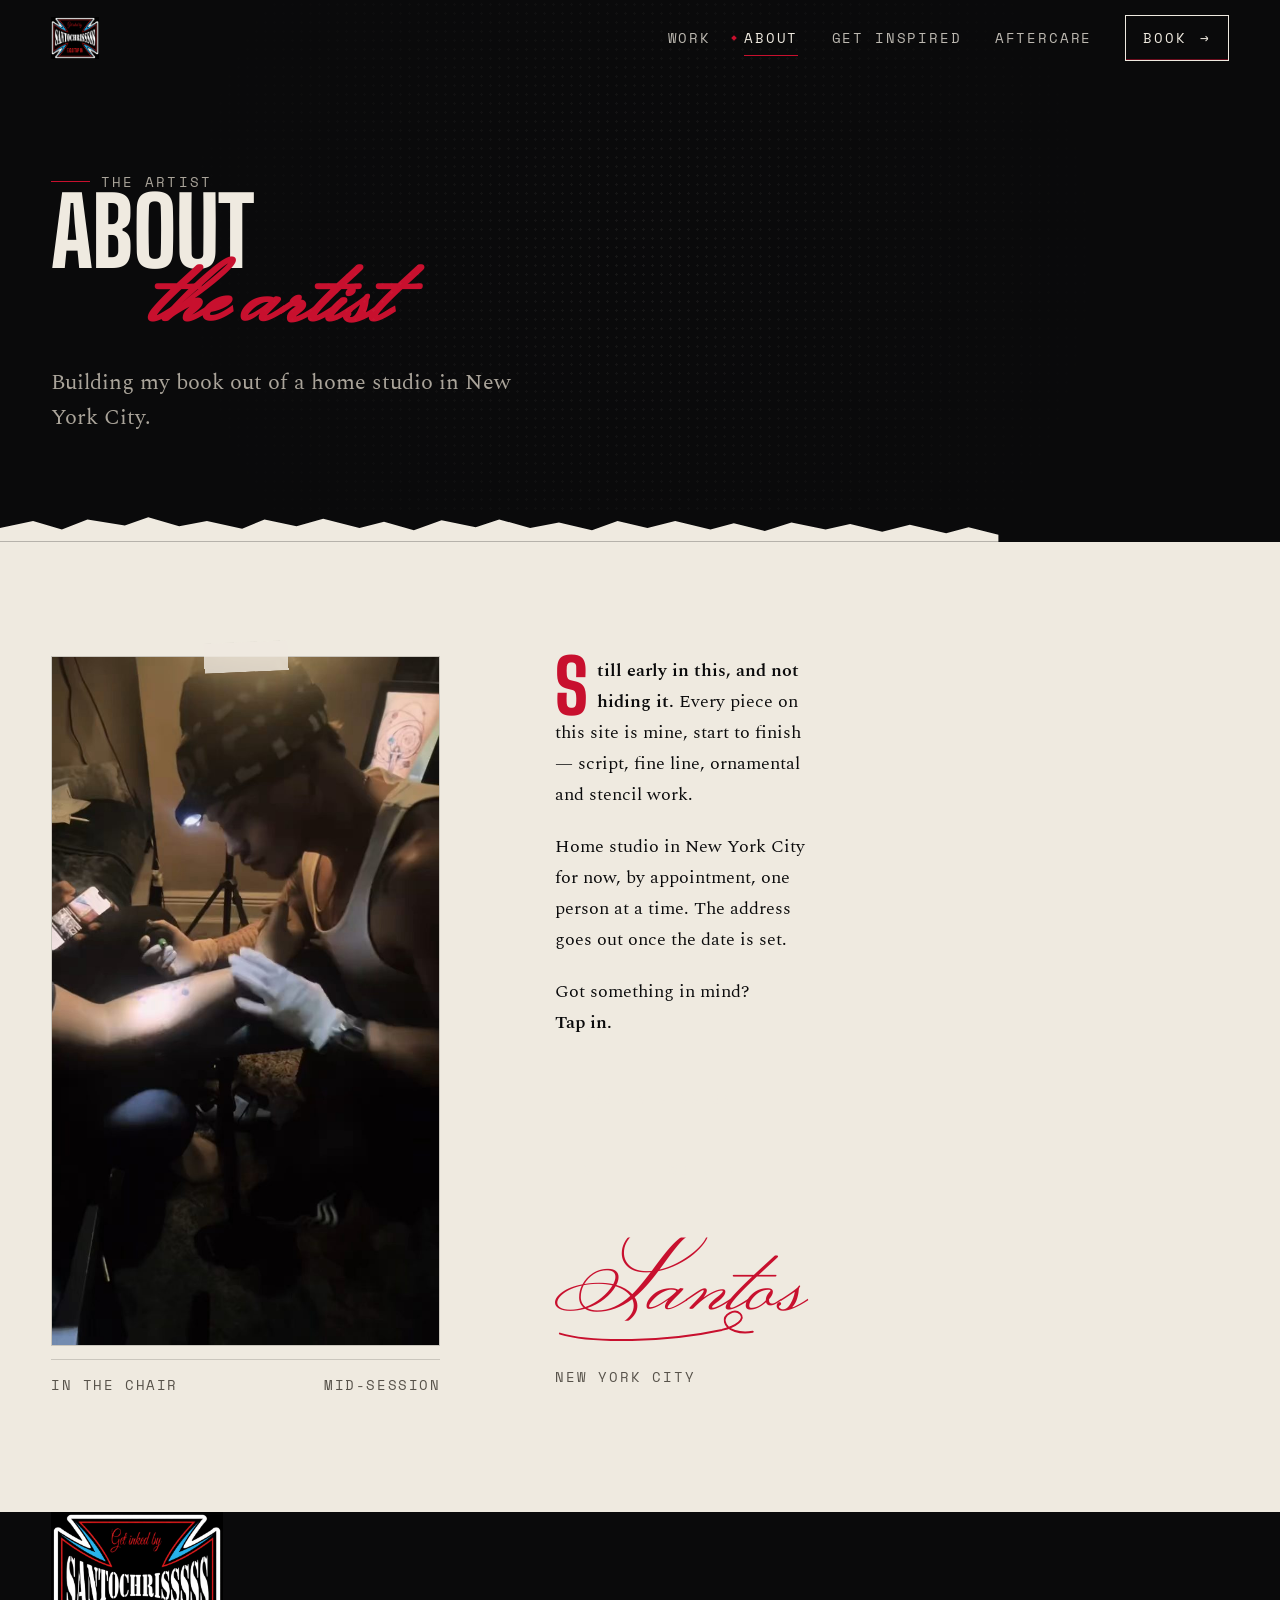
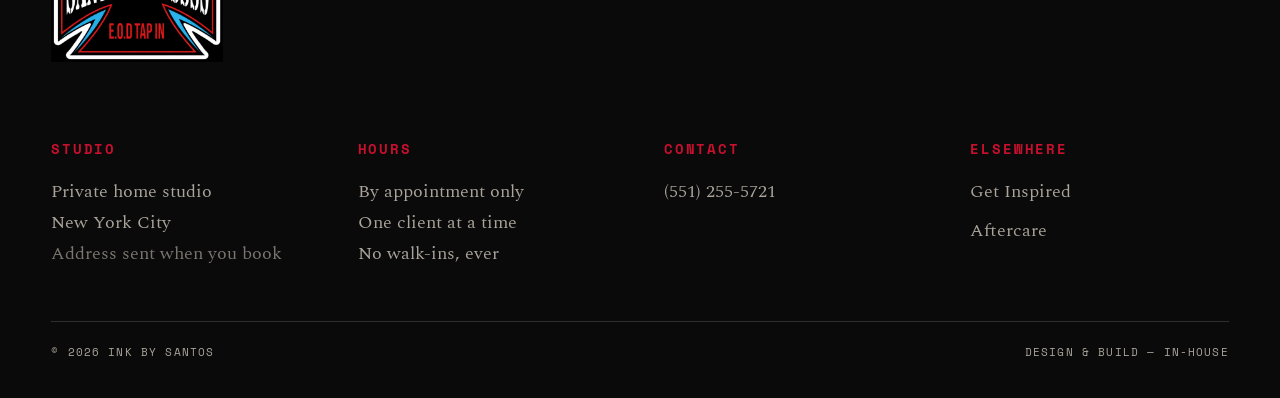
==== commit 90f57450: "Rename the Lettering category to Get Inspired lettering.html becomes inspiration.html, titled "Get I" ====
--- a/about.html
+++ b/about.html
@@ -28,7 +28,7 @@
     <nav class="nav" aria-label="Primary">
       <a class="nav__link" href="gallery.html">Work</a>
       <a class="nav__link" href="about.html" aria-current="page">About</a>
-      <a class="nav__link" href="lettering.html">Lettering</a>
+      <a class="nav__link" href="inspiration.html">Get Inspired</a>
       <a class="nav__link" href="aftercare.html">Aftercare</a>
       <a class="btn btn--small nav__cta" href="index.html#book">Book<span class="btn__arrow">→</span></a>
     </nav>
@@ -43,7 +43,7 @@
   <img class="drawer__logo" src="assets/img/logo-mark.png" alt="" aria-hidden="true" width="229" height="200">
   <a class="drawer__link" style="--i:0" href="gallery.html"><span>01</span>Work</a>
   <a class="drawer__link" style="--i:1" href="about.html"><span>02</span>About</a>
-  <a class="drawer__link" style="--i:2" href="lettering.html"><span>03</span>Lettering</a>
+  <a class="drawer__link" style="--i:2" href="inspiration.html"><span>03</span>Get Inspired</a>
   <a class="drawer__link" style="--i:3" href="aftercare.html"><span>04</span>Aftercare</a>
   <a class="drawer__link" style="--i:4" href="index.html#book"><span>05</span>Book</a>
   <p class="mono drawer__foot">By appointment · NYC<br><a href="tel:+15512555721">(551) 255-5721</a></p>
@@ -148,7 +148,7 @@
       <div class="footer__col">
         <h4>Elsewhere</h4>
         <ul>
-          <li><a href="lettering.html">Lettering</a></li>
+          <li><a href="inspiration.html">Get Inspired</a></li>
           <li><a href="aftercare.html">Aftercare</a></li>
         </ul>
       </div>
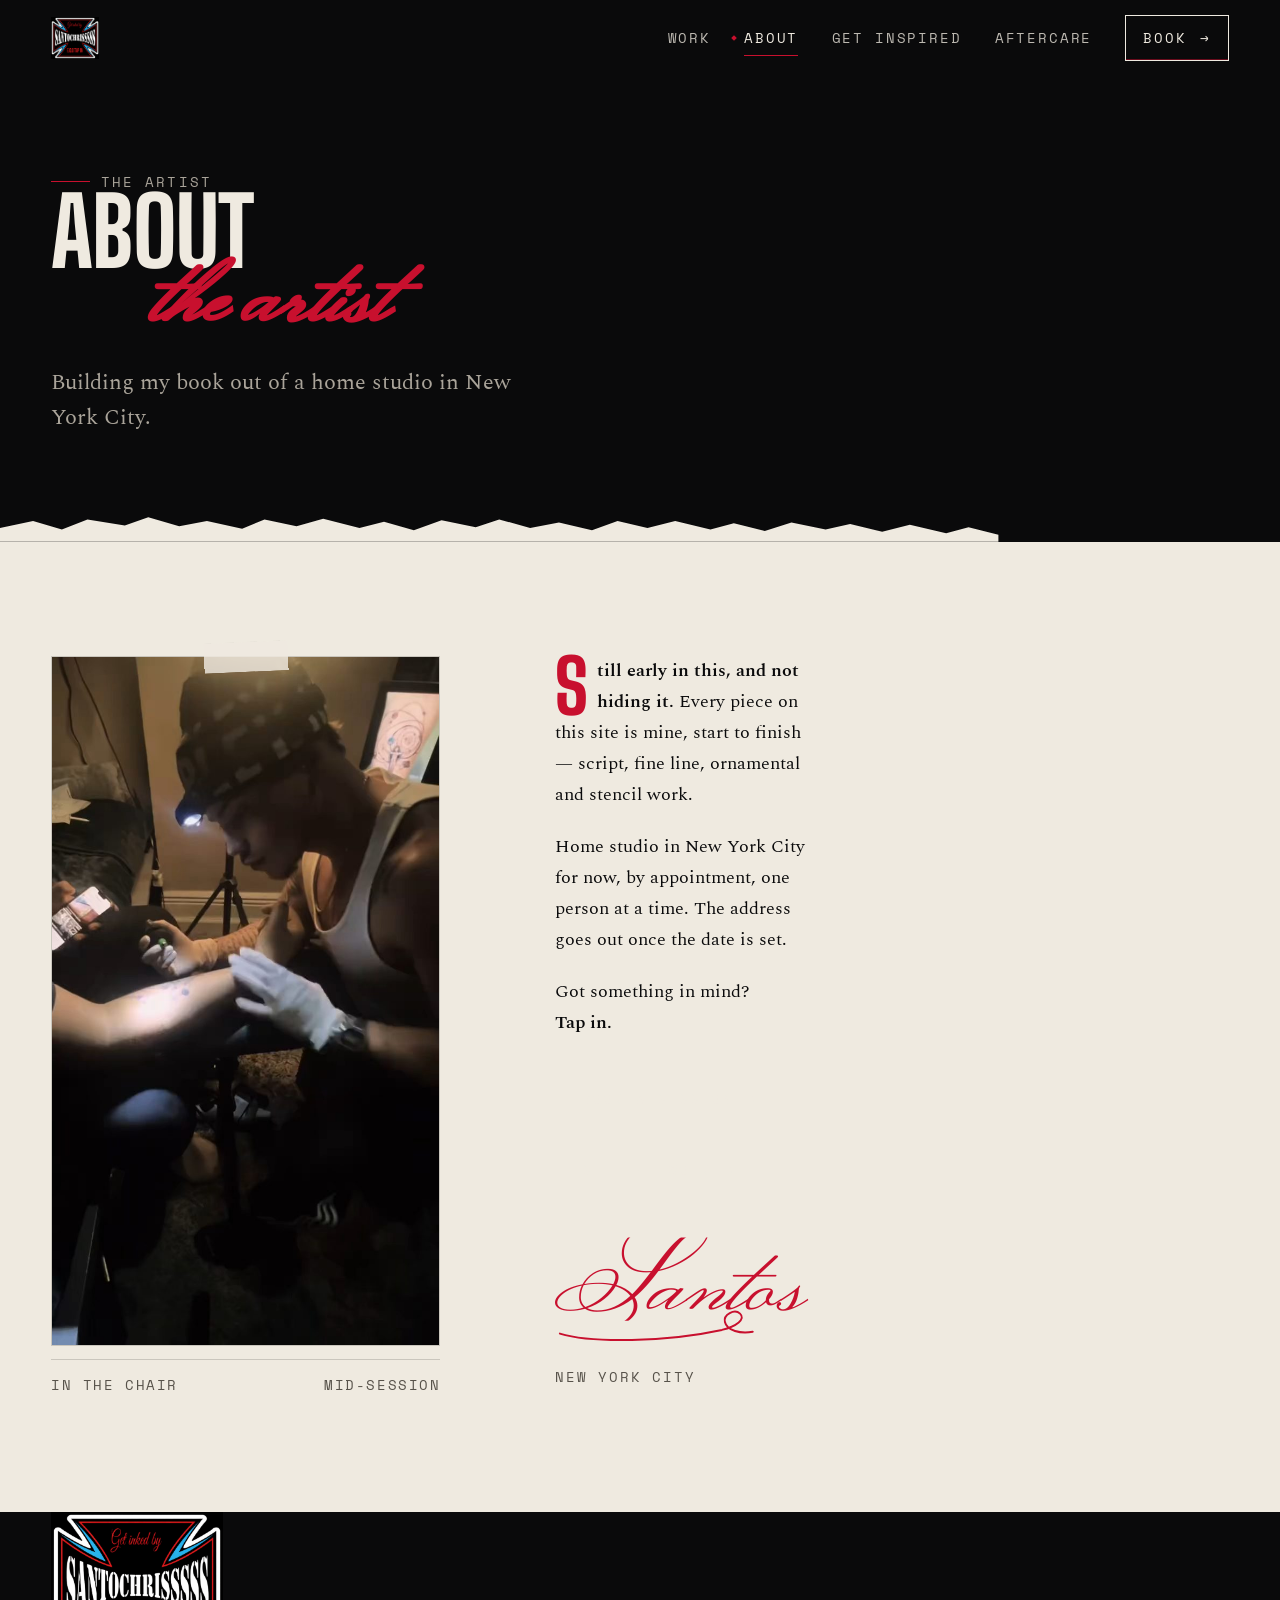
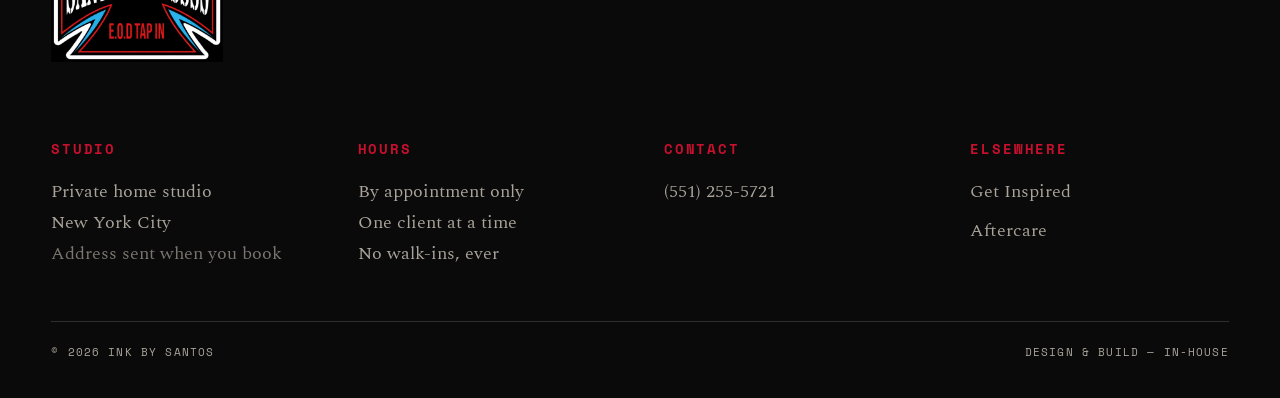
==== commit d67aa8d9: "Simplify the artwork pages and make the images legible The images were my mistake: an earlier pass r" ====
--- a/about.html
+++ b/about.html
@@ -10,7 +10,7 @@
 <link rel="preconnect" href="https://fonts.googleapis.com">
 <link rel="preconnect" href="https://fonts.gstatic.com" crossorigin>
 <link href="https://fonts.googleapis.com/css2?family=Big+Shoulders+Display:wght@400..900&family=Italianno&family=Monsieur+La+Doulaise&family=Space+Mono:wght@400;700&family=Spectral:ital,wght@0,200;0,300;0,400;0,600;1,300&display=swap" rel="stylesheet">
-<link rel="stylesheet" href="assets/css/site.css?v=64d54ab5">
+<link rel="stylesheet" href="assets/css/site.css?v=0132819a">
 </head>
 
 <body>
--- a/assets/css/site.css
+++ b/assets/css/site.css
@@ -2713,3 +2713,194 @@
 .lightbox__stage img {
   background: #fff;
 }
+
+/* ============================================= 18 Inspiration categories ===
+   Six labelled sections rather than one undifferentiated wall. Each flows in
+   columns so the mixed aspect ratios keep their own proportions. */
+
+.cat {
+  scroll-margin-top: calc(clamp(58px, 6.4vw, 76px) + 5.5rem);
+}
+
+.cat + .cat {
+  margin-top: clamp(3.5rem, 8vw, 7rem);
+}
+
+.cat .rule-head {
+  margin-bottom: clamp(1.6rem, 3.5vw, 2.6rem);
+}
+
+.cat__grid {
+  columns: 1;
+  column-gap: clamp(1rem, 2vw, 1.7rem);
+}
+
+@media (min-width: 620px) {
+  .cat__grid { columns: 2; }
+}
+
+@media (min-width: 1000px) {
+  .cat__grid { columns: 3; }
+}
+
+@media (min-width: 1400px) {
+  .cat__grid { columns: 4; }
+}
+
+.cat__grid .tile {
+  break-inside: avoid;
+  display: block;
+  width: 100%;
+  margin: 0 0 clamp(1rem, 2vw, 1.7rem);
+  padding: 0;
+  border: 0;
+  background: none;
+  text-align: left;
+  cursor: pointer;
+}
+
+.cat__grid .tile__frame {
+  aspect-ratio: auto;
+  background: #fff;
+  display: block;
+}
+
+.cat__grid .tile__frame img {
+  width: 100%;
+  height: auto;
+  display: block;
+  transition: transform 0.9s var(--ease);
+}
+
+.cat__grid .tile:hover .tile__frame img {
+  transform: scale(1.03);
+}
+
+/* Artwork is black on white, so the hover wash reads from the bottom up. */
+.cat__grid .tile__wash {
+  background: linear-gradient(
+    to top,
+    rgba(160, 10, 32, 0.6),
+    rgba(200, 16, 46, 0.14) 58%,
+    transparent 88%
+  );
+}
+
+/* The category bar scrolls with the page and sticks under the header. */
+.filters {
+  gap: 0.45rem;
+  margin-bottom: clamp(2rem, 5vw, 3.5rem);
+}
+
+a.chip {
+  text-decoration: none;
+  transition: color 0.3s var(--ease), border-color 0.3s var(--ease),
+    background 0.3s var(--ease);
+}
+
+a.chip:hover {
+  background: var(--blood);
+  border-color: var(--blood);
+  color: var(--bone);
+}
+
+a.chip sup {
+  font-size: 0.7em;
+  margin-left: 0.35rem;
+  opacity: 0.65;
+}
+
+@media (max-width: 619px) {
+  .filters {
+    position: static;
+    overflow-x: auto;
+    flex-wrap: nowrap;
+    scrollbar-width: none;
+  }
+  .filters::-webkit-scrollbar { display: none; }
+  .chip { flex: none; }
+}
+
+/* ================================================ 19 Simplification pass ===
+   Fewer, larger images and less furniture around them. The artwork is the
+   content; corner ticks, hover washes and zoom badges were competing with it. */
+
+/* Three columns at most, so every image is large enough to read. */
+@media (min-width: 620px) {
+  .cat__grid { columns: 2; }
+}
+
+@media (min-width: 1100px) {
+  .cat__grid { columns: 3; }
+}
+
+@media (min-width: 1400px) {
+  .cat__grid { columns: 3; }
+}
+
+.cat + .cat {
+  margin-top: clamp(4rem, 9vw, 8rem);
+}
+
+.cat__grid .tile__frame {
+  border: 1px solid rgba(10, 10, 11, 0.1);
+  transition: border-color 0.4s var(--ease);
+}
+
+.cat__grid .tile:hover .tile__frame {
+  border-color: var(--blood);
+}
+
+/* Caption: a quiet number, then the name. No rules, no flourish. */
+.cat__grid .tile__meta {
+  display: flex;
+  align-items: baseline;
+  gap: 0.7rem;
+  border-top: 0;
+  padding-top: 0.7rem;
+  margin-top: 0;
+}
+
+.cat__grid .tile__no {
+  font-family: var(--font-mono);
+  font-size: 0.72rem;
+  letter-spacing: 0.1em;
+  color: var(--blood);
+  flex: none;
+}
+
+.cat__grid .tile__name {
+  font-family: var(--font-body);
+  font-weight: 400;
+  font-size: 0.98rem;
+  letter-spacing: 0;
+  text-transform: none;
+  line-height: 1.3;
+  color: var(--fg);
+}
+
+.cat__grid .tile:hover .tile__name {
+  color: var(--blood);
+}
+
+/* The section masthead loses its description; the title and count say it. */
+.cat .rule-head__meta {
+  display: none;
+}
+
+/* Corner ticks and halftone washes removed across the site. */
+.ticks::before,
+.ticks::after {
+  display: none;
+}
+
+.halftone {
+  display: none;
+}
+
+/* Gallery and selected-work tiles lose the hover wash and zoom badge too. */
+.tile__wash,
+.work__wash,
+.tile__zoom {
+  display: none;
+}
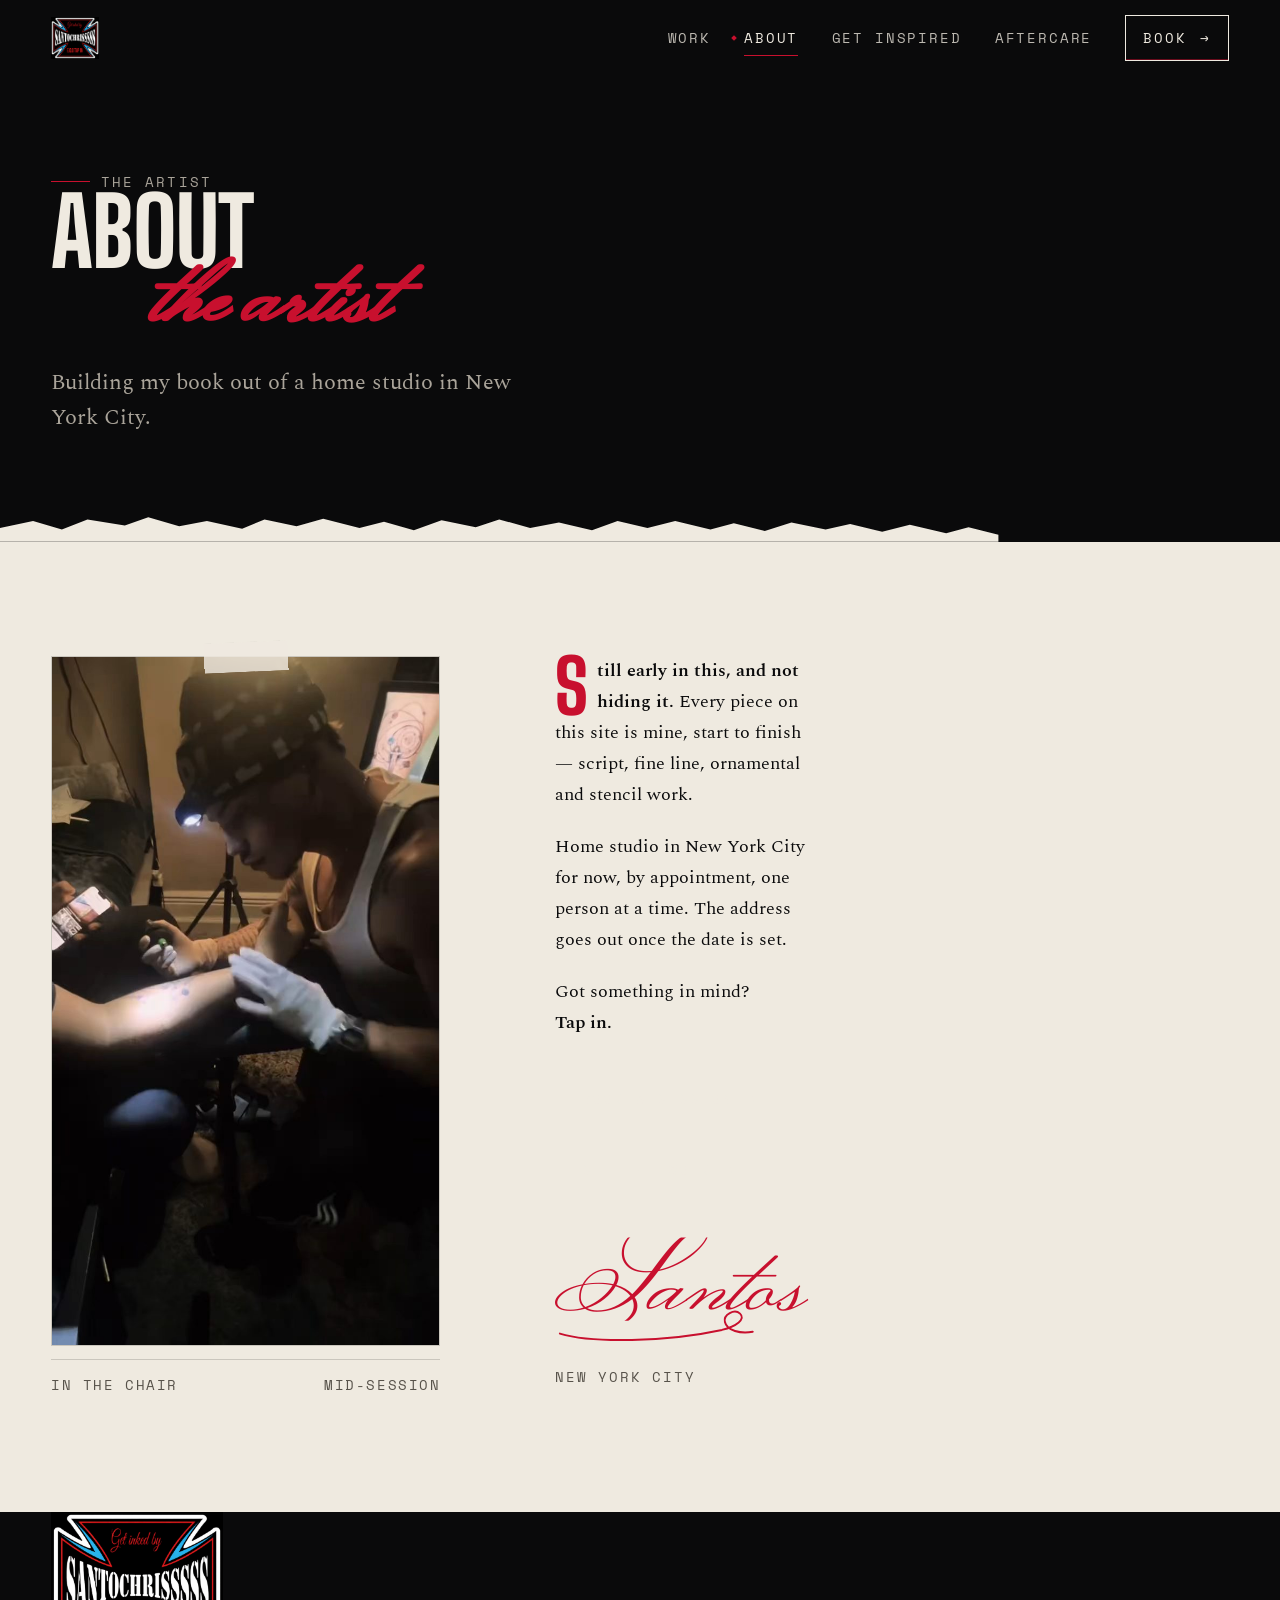
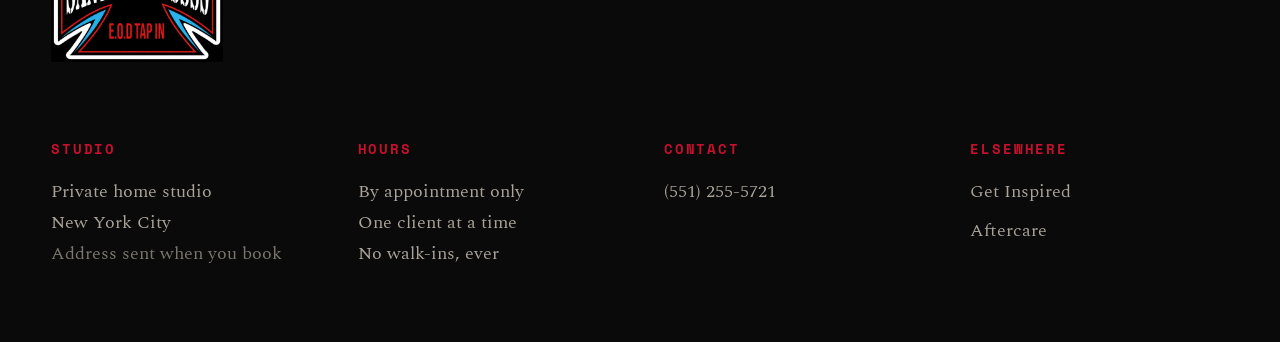
==== commit 2e64ff3b: "Remove "E.O.D tap in" and the footer legal strip Ticker now reads "Appointment only / Custom work on" ====
--- a/about.html
+++ b/about.html
@@ -10,7 +10,7 @@
 <link rel="preconnect" href="https://fonts.googleapis.com">
 <link rel="preconnect" href="https://fonts.gstatic.com" crossorigin>
 <link href="https://fonts.googleapis.com/css2?family=Big+Shoulders+Display:wght@400..900&family=Italianno&family=Monsieur+La+Doulaise&family=Space+Mono:wght@400;700&family=Spectral:ital,wght@0,200;0,300;0,400;0,600;1,300&display=swap" rel="stylesheet">
-<link rel="stylesheet" href="assets/css/site.css?v=0132819a">
+<link rel="stylesheet" href="assets/css/site.css?v=63a09eef">
 </head>
 
 <body>
@@ -153,10 +153,6 @@
         </ul>
       </div>
     </div>
-    <p class="footer__legal">
-      <span>© 2026 Ink by Santos</span>
-      <span>Design &amp; build — in-house</span>
-    </p>
   </div>
 </footer>
 
--- a/assets/css/site.css
+++ b/assets/css/site.css
@@ -2904,3 +2904,10 @@
 .tile__zoom {
   display: none;
 }
+
+/* The legal strip that used to sit under this rule is gone, so the rule has
+   nothing to separate. Close the footer with padding instead. */
+.footer__cols {
+  border-bottom: 0;
+  padding-bottom: clamp(2.5rem, 6vw, 4.5rem);
+}
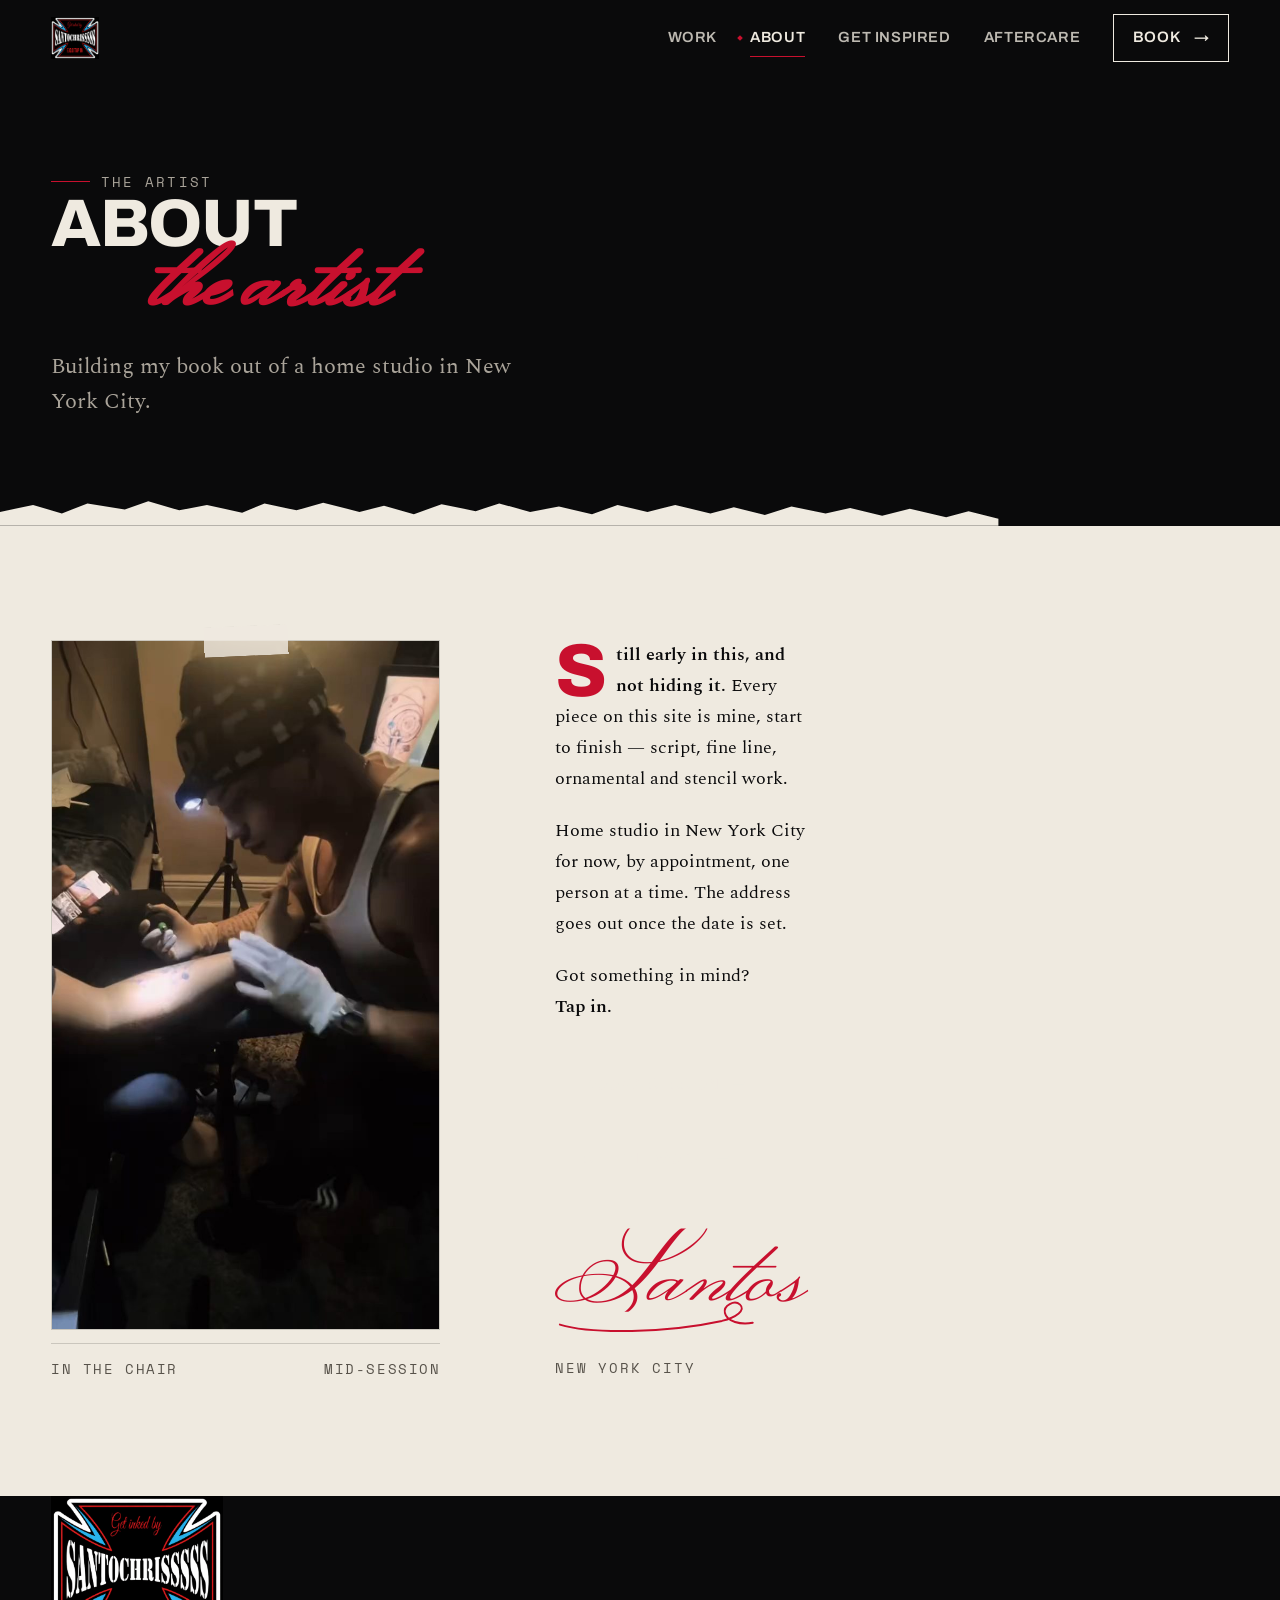
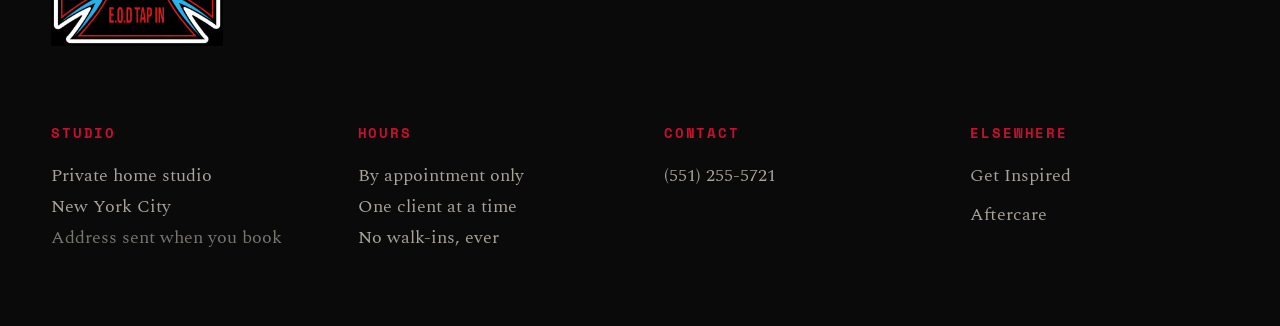
==== commit 3468ef9b: "Replace the heading and button faces; fix the unreadable wordmark Headings move from Big Shoulders D" ====
--- a/about.html
+++ b/about.html
@@ -9,8 +9,8 @@
 <link rel="icon" href="assets/img/logo-icon.png" type="image/png">
 <link rel="preconnect" href="https://fonts.googleapis.com">
 <link rel="preconnect" href="https://fonts.gstatic.com" crossorigin>
-<link href="https://fonts.googleapis.com/css2?family=Big+Shoulders+Display:wght@400..900&family=Italianno&family=Monsieur+La+Doulaise&family=Space+Mono:wght@400;700&family=Spectral:ital,wght@0,200;0,300;0,400;0,600;1,300&display=swap" rel="stylesheet">
-<link rel="stylesheet" href="assets/css/site.css?v=63a09eef">
+<link href="https://fonts.googleapis.com/css2?family=Archivo:wght@400;500;600;700;800;900&family=Italianno&family=Monsieur+La+Doulaise&family=Space+Mono:wght@400;700&family=Spectral:ital,wght@0,200;0,300;0,400;0,600;1,300&display=swap" rel="stylesheet">
+<link rel="stylesheet" href="assets/css/site.css?v=8e43017f">
 </head>
 
 <body>
--- a/assets/css/site.css
+++ b/assets/css/site.css
@@ -41,8 +41,8 @@
   --rule: rgba(239, 234, 224, 0.16);
   --rule-strong: rgba(239, 234, 224, 0.4);
 
-  --font-display: "Big Shoulders Display", "Big Shoulders", "Oswald",
-    "Arial Narrow", sans-serif;
+  --font-display: "Archivo", "Helvetica Neue", Arial, sans-serif;
+  --font-ui: "Archivo", "Helvetica Neue", Arial, sans-serif;
   --font-script: "Monsieur La Doulaise", "Italianno", cursive;
   --font-script-2: "Italianno", "Monsieur La Doulaise", cursive;
   --font-body: "Spectral", "Iowan Old Style", Georgia, serif;
@@ -54,8 +54,8 @@
   --t-1: clamp(1.18rem, 1.1rem + 0.4vw, 1.4rem);
   --t-2: clamp(1.5rem, 1.3rem + 0.9vw, 2.1rem);
   --t-3: clamp(2rem, 1.5rem + 2.2vw, 3.4rem);
-  --t-4: clamp(2.8rem, 1.6rem + 5.4vw, 6rem);
-  --t-5: clamp(3.6rem, 0.8rem + 12vw, 11rem);
+  --t-4: clamp(2.3rem, 1.3rem + 4vw, 4.2rem);
+  --t-5: clamp(2.6rem, 0.6rem + 8vw, 7rem);
 
   --gutter: clamp(1.25rem, 4vw, 3.5rem);
   --bay: clamp(4.5rem, 9vw, 9.5rem); /* vertical section rhythm */
@@ -2911,3 +2911,123 @@
   border-bottom: 0;
   padding-bottom: clamp(2.5rem, 6vw, 4.5rem);
 }
+
+
+/* ==================================================== 20 Type refresh =====
+   Headings move off the condensed industrial face onto Archivo: wider,
+   heavier and far easier to read at a glance. Buttons and navigation leave
+   the monospace behind for the same family at a lighter weight, with much
+   less letter-spacing. Space Mono stays only for the small print marks. */
+
+.display,
+.rule-head__title,
+.hero__word,
+.page-head__title,
+.phase__title,
+.tile__name,
+.work__title,
+.lightbox__title,
+.drawer__link,
+.faq summary,
+.alert h4,
+.step__no,
+.creds dd,
+.mark {
+  font-family: var(--font-display);
+  letter-spacing: -0.02em;
+}
+
+.display,
+.hero__word,
+.page-head__title {
+  line-height: 0.92;
+}
+
+.rule-head__title,
+.phase__title {
+  line-height: 1;
+}
+
+/* The outlined wordmark was the hardest thing on the site to read: a
+   transparent fill behind a hairline stroke. It is solid now. */
+.hero__word--outline {
+  color: var(--bone);
+  -webkit-text-stroke: 0;
+}
+
+.hero__word--outline .mis::before {
+  -webkit-text-stroke: 0;
+  color: var(--blood);
+}
+
+.display--outline {
+  color: var(--fg);
+  -webkit-text-stroke: 0;
+}
+
+.step__no {
+  color: var(--fg-dim);
+  -webkit-text-stroke: 0;
+}
+
+/* Buttons and nav: readable sans, generous size, barely any tracking. */
+.btn,
+.chip,
+.nav__link,
+.tlink {
+  font-family: var(--font-ui);
+  font-weight: 600;
+  letter-spacing: 0.04em;
+  text-transform: uppercase;
+}
+
+.btn {
+  font-size: clamp(0.84rem, 0.8rem + 0.18vw, 0.95rem);
+  padding: 1rem 1.7rem;
+}
+
+.btn--small {
+  padding: 0.65rem 1.15rem;
+}
+
+.nav__link {
+  font-size: clamp(0.82rem, 0.78rem + 0.18vw, 0.92rem);
+}
+
+.chip {
+  font-size: clamp(0.8rem, 0.76rem + 0.16vw, 0.9rem);
+  padding: 0.6rem 1.05rem;
+}
+
+.chip sup {
+  font-family: var(--font-mono);
+  font-weight: 400;
+}
+
+/* The drawer links are set in the display face, which is wider now. */
+.drawer__link {
+  font-size: clamp(2.1rem, 10vw, 3.6rem);
+}
+
+.drawer__link span {
+  font-family: var(--font-mono);
+}
+
+/* Section numbers and small labels stay monospace. */
+.rule-head__no,
+.eyebrow,
+.mono,
+.tile__no,
+.work__tag,
+.plate__cap,
+.portrait__cap,
+.booking__note,
+.footer__col h4,
+.fineprint dt,
+.creds dt,
+.tl__year,
+.phase__no,
+.lightbox__tags,
+.lightbox__bar {
+  font-family: var(--font-mono);
+}
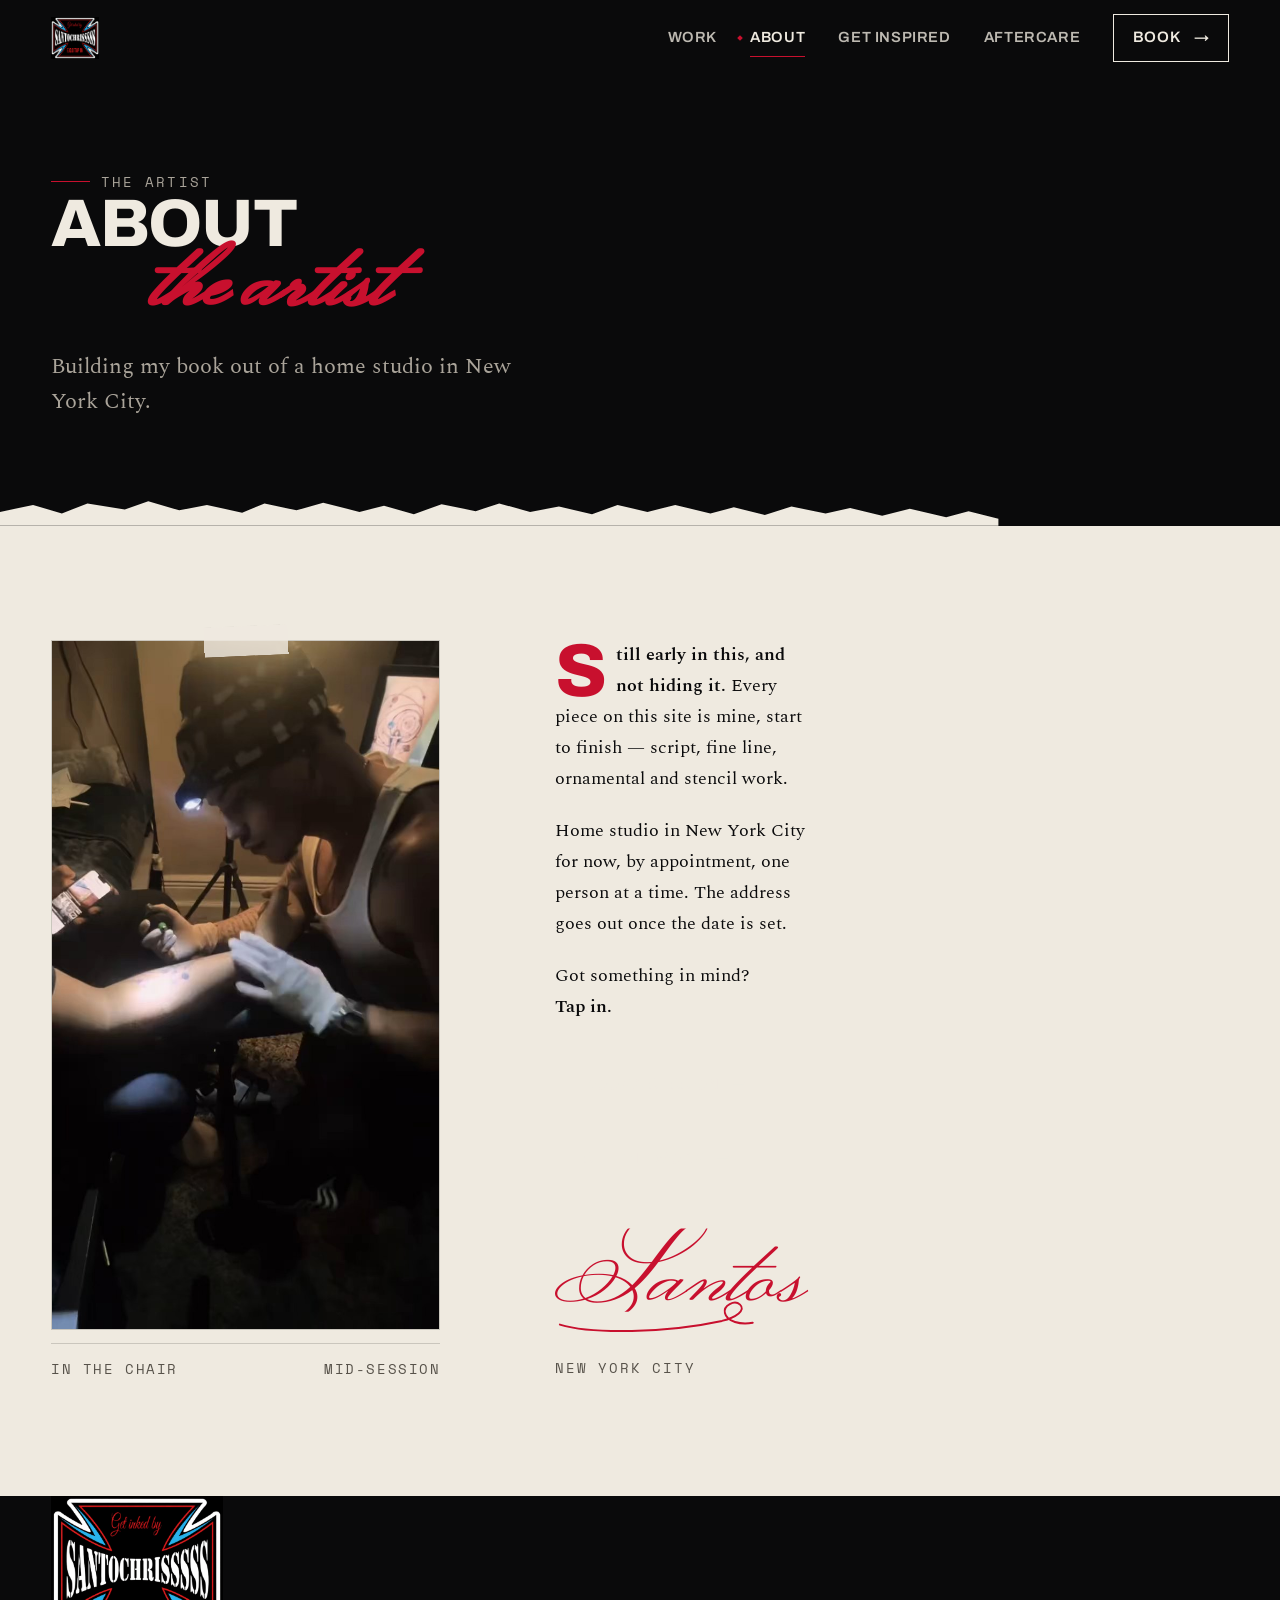
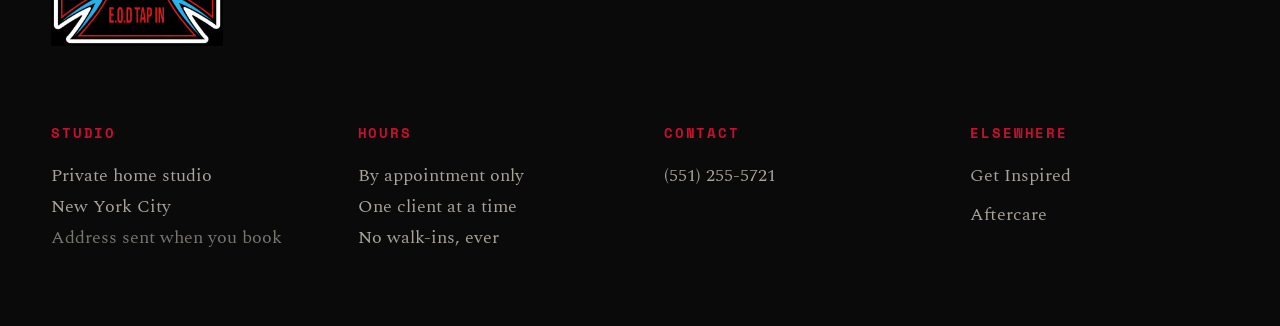
==== commit d48d269b: "Mobile layout, remaining numbering, and better poster frames Mobile bug: the inline nav was never hi" ====
--- a/about.html
+++ b/about.html
@@ -10,7 +10,7 @@
 <link rel="preconnect" href="https://fonts.googleapis.com">
 <link rel="preconnect" href="https://fonts.gstatic.com" crossorigin>
 <link href="https://fonts.googleapis.com/css2?family=Archivo:wght@400;500;600;700;800;900&family=Italianno&family=Monsieur+La+Doulaise&family=Space+Mono:wght@400;700&family=Spectral:ital,wght@0,200;0,300;0,400;0,600;1,300&display=swap" rel="stylesheet">
-<link rel="stylesheet" href="assets/css/site.css?v=8e43017f">
+<link rel="stylesheet" href="assets/css/site.css?v=697d04ea">
 </head>
 
 <body>
@@ -41,11 +41,11 @@
 
 <nav class="drawer" id="drawer" aria-label="Mobile">
   <img class="drawer__logo" src="assets/img/logo-mark.png" alt="" aria-hidden="true" width="229" height="200">
-  <a class="drawer__link" style="--i:0" href="gallery.html"><span>01</span>Work</a>
-  <a class="drawer__link" style="--i:1" href="about.html"><span>02</span>About</a>
-  <a class="drawer__link" style="--i:2" href="inspiration.html"><span>03</span>Get Inspired</a>
-  <a class="drawer__link" style="--i:3" href="aftercare.html"><span>04</span>Aftercare</a>
-  <a class="drawer__link" style="--i:4" href="index.html#book"><span>05</span>Book</a>
+  <a class="drawer__link" style="--i:0" href="gallery.html">Work</a>
+  <a class="drawer__link" style="--i:1" href="about.html">About</a>
+  <a class="drawer__link" style="--i:2" href="inspiration.html">Get Inspired</a>
+  <a class="drawer__link" style="--i:3" href="aftercare.html">Aftercare</a>
+  <a class="drawer__link" style="--i:4" href="index.html#book">Book</a>
   <p class="mono drawer__foot">By appointment · NYC<br><a href="tel:+15512555721">(551) 255-5721</a></p>
 </nav>
 
--- a/assets/css/site.css
+++ b/assets/css/site.css
@@ -3031,3 +3031,116 @@
 .lightbox__bar {
   font-family: var(--font-mono);
 }
+
+/* ===================================================== 21 Mobile layout ===
+   Single-column grids turned Get Inspired into 32 screens of scrolling on a
+   phone. Two columns halves every media page and keeps each image at a size
+   that still reads. */
+
+@media (max-width: 700px) {
+  /* Get Inspired: two columns, tighter gutters. */
+  .cat__grid {
+    columns: 2;
+    column-gap: 0.6rem;
+  }
+
+  .cat__grid .tile {
+    margin-bottom: 0.6rem;
+  }
+
+  .cat + .cat {
+    margin-top: 2.6rem;
+  }
+
+  /* The clip gallery: two portrait tiles per row. */
+  .mason {
+    grid-template-columns: repeat(2, 1fr);
+    gap: 0.6rem;
+    margin-top: 1.6rem;
+  }
+
+  /* Selected work on the home page: two up rather than four stacked. */
+  .work--a,
+  .work--b,
+  .work--c,
+  .work--d {
+    grid-column: span 6;
+    margin-top: 0;
+  }
+
+  .works {
+    gap: 0.9rem 0.6rem;
+  }
+
+  .work--a .work__frame,
+  .work--b .work__frame,
+  .work--c .work__frame,
+  .work--d .work__frame {
+    aspect-ratio: 9 / 16;
+  }
+
+  .work__meta {
+    padding-top: 0.6rem;
+    margin-top: 0.6rem;
+  }
+
+  .work__title {
+    font-size: 1rem;
+  }
+
+  .work__tag {
+    display: none;
+  }
+
+  /* The hero clip does not need to be most of the screen. */
+  .plate--video {
+    aspect-ratio: 4 / 5;
+  }
+
+  /* The about portrait was a full-height column on a phone. */
+  .portrait__frame .vid {
+    aspect-ratio: 4 / 5 !important;
+  }
+
+  /* Section rhythm tightens up so the page is not mostly padding. */
+  .bay {
+    padding-block: 3.2rem;
+  }
+
+  .rule-head {
+    margin-bottom: 1.5rem;
+    padding-bottom: 0.8rem;
+  }
+}
+
+/* Comfortable tap targets everywhere on touch devices. */
+@media (pointer: coarse) {
+  .nav__link,
+  .footer__col a,
+  .chip {
+    min-height: 44px;
+    display: inline-flex;
+    align-items: center;
+  }
+
+  .lightbox__nav {
+    width: 48px;
+    height: 48px;
+  }
+}
+
+/* The inline nav was never hidden below the burger breakpoint, so phones got
+   two navigations at once and the link row ran off the right edge. */
+@media (max-width: 899px) {
+  .nav {
+    display: none;
+  }
+
+  .masthead__inner {
+    justify-content: space-between;
+  }
+
+  .burger {
+    margin-left: auto;
+  }
+}
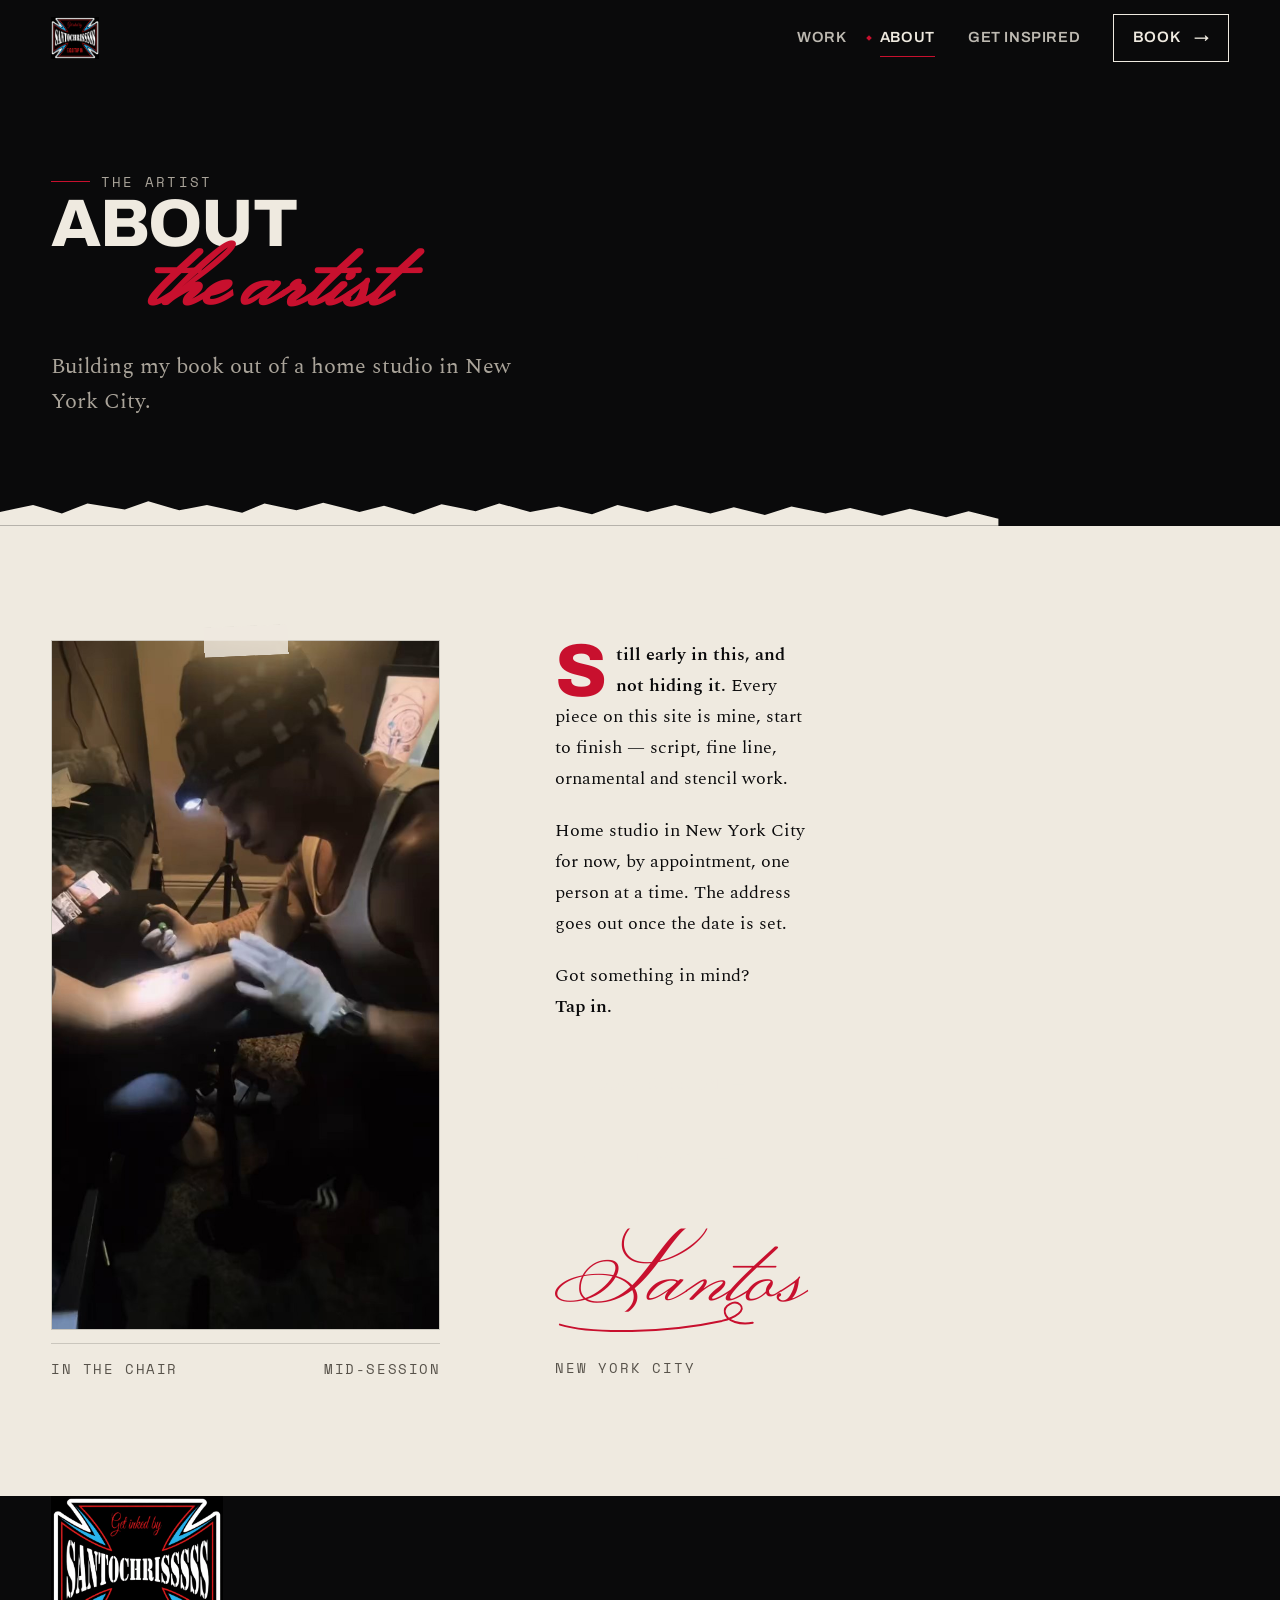
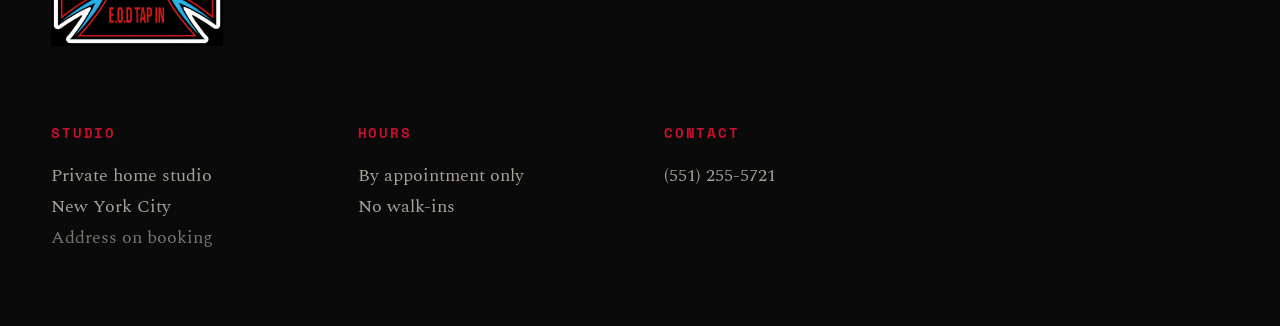
==== commit d5eafb18: "Remove the aftercare page; restore tonal contrast; compact the footer Deleted aftercare.html along w" ====
--- a/about.html
+++ b/about.html
@@ -10,7 +10,7 @@
 <link rel="preconnect" href="https://fonts.googleapis.com">
 <link rel="preconnect" href="https://fonts.gstatic.com" crossorigin>
 <link href="https://fonts.googleapis.com/css2?family=Archivo:wght@400;500;600;700;800;900&family=Italianno&family=Monsieur+La+Doulaise&family=Space+Mono:wght@400;700&family=Spectral:ital,wght@0,200;0,300;0,400;0,600;1,300&display=swap" rel="stylesheet">
-<link rel="stylesheet" href="assets/css/site.css?v=697d04ea">
+<link rel="stylesheet" href="assets/css/site.css?v=19fee1ce">
 </head>
 
 <body>
@@ -29,7 +29,6 @@
       <a class="nav__link" href="gallery.html">Work</a>
       <a class="nav__link" href="about.html" aria-current="page">About</a>
       <a class="nav__link" href="inspiration.html">Get Inspired</a>
-      <a class="nav__link" href="aftercare.html">Aftercare</a>
       <a class="btn btn--small nav__cta" href="index.html#book">Book<span class="btn__arrow">→</span></a>
     </nav>
     <button class="burger" aria-expanded="false" aria-controls="drawer" aria-label="Menu">
@@ -44,8 +43,7 @@
   <a class="drawer__link" style="--i:0" href="gallery.html">Work</a>
   <a class="drawer__link" style="--i:1" href="about.html">About</a>
   <a class="drawer__link" style="--i:2" href="inspiration.html">Get Inspired</a>
-  <a class="drawer__link" style="--i:3" href="aftercare.html">Aftercare</a>
-  <a class="drawer__link" style="--i:4" href="index.html#book">Book</a>
+  <a class="drawer__link" style="--i:3" href="index.html#book">Book</a>
   <p class="mono drawer__foot">By appointment · NYC<br><a href="tel:+15512555721">(551) 255-5721</a></p>
 </nav>
 
@@ -133,11 +131,11 @@
     <div class="footer__cols">
       <div class="footer__col">
         <h4>Studio</h4>
-        <p>Private home studio<br>New York City<br><span style="opacity:.7">Address sent when you book</span></p>
+        <p>Private home studio<br>New York City<br><span style="opacity:.7">Address on booking</span></p>
       </div>
       <div class="footer__col">
         <h4>Hours</h4>
-        <p>By appointment only<br>One client at a time<br>No walk-ins, ever</p>
+        <p>By appointment only<br>No walk-ins</p>
       </div>
       <div class="footer__col">
         <h4>Contact</h4>
@@ -145,17 +143,10 @@
           <li><a href="tel:+15512555721">(551) 255-5721</a></li>
         </ul>
       </div>
-      <div class="footer__col">
-        <h4>Elsewhere</h4>
-        <ul>
-          <li><a href="inspiration.html">Get Inspired</a></li>
-          <li><a href="aftercare.html">Aftercare</a></li>
-        </ul>
-      </div>
     </div>
   </div>
 </footer>
 
-<script src="assets/js/site.js?v=151ce257" defer></script>
+<script src="assets/js/site.js?v=67400b31" defer></script>
 </body>
 </html>
--- a/assets/css/site.css
+++ b/assets/css/site.css
@@ -1903,270 +1903,6 @@
   padding-block: clamp(1rem, 3vw, 2rem);
 }
 
-/* --------------------------------------------------------- 11 Aftercare */
-
-.care {
-  display: grid;
-  grid-template-columns: 1fr;
-  gap: clamp(2rem, 5vw, 4rem);
-  align-items: start;
-}
-
-@media (min-width: 1000px) {
-  .care {
-    grid-template-columns: minmax(200px, 260px) 1fr;
-    gap: clamp(2.5rem, 6vw, 6rem);
-  }
-}
-
-.care__rail {
-  position: static;
-}
-
-@media (min-width: 1000px) {
-  .care__rail {
-    position: sticky;
-    top: calc(clamp(58px, 6.4vw, 76px) + 2.5rem);
-  }
-}
-
-.care__rail ol {
-  list-style: none;
-  padding: 0;
-  margin: 1.2rem 0 0;
-  border-left: 1px solid var(--rule);
-}
-
-.care__rail a {
-  display: block;
-  padding: 0.62rem 0 0.62rem 1.1rem;
-  margin-left: -1px;
-  border-left: 1px solid transparent;
-  font-family: var(--font-mono);
-  font-size: var(--t--1);
-  letter-spacing: 0.14em;
-  text-transform: uppercase;
-  color: var(--fg-dim);
-  transition: color 0.35s var(--ease), border-color 0.35s var(--ease),
-    padding-left 0.35s var(--ease);
-}
-
-.care__rail a:hover {
-  color: var(--fg);
-  padding-left: 1.4rem;
-}
-
-.care__rail a.is-active {
-  color: var(--blood);
-  border-left-color: var(--blood);
-}
-
-.care__rail a b {
-  display: block;
-  font-weight: 400;
-  color: inherit;
-  opacity: 0.55;
-  font-size: 0.82em;
-  letter-spacing: 0.12em;
-}
-
-.phase {
-  scroll-margin-top: calc(clamp(58px, 6.4vw, 76px) + 2rem);
-  padding-bottom: clamp(2.5rem, 6vw, 5rem);
-}
-
-.phase + .phase {
-  padding-top: clamp(2rem, 4vw, 3.5rem);
-  border-top: 1px solid var(--rule);
-}
-
-.phase__head {
-  display: flex;
-  flex-wrap: wrap;
-  align-items: baseline;
-  gap: 0.6rem 1.4rem;
-  margin-bottom: 1.4rem;
-}
-
-.phase__no {
-  font-family: var(--font-mono);
-  font-size: var(--t--1);
-  letter-spacing: 0.13em;
-  color: var(--blood);
-}
-
-.phase__title {
-  font-family: var(--font-display);
-  font-weight: 800;
-  text-transform: uppercase;
-  font-size: var(--t-3);
-  line-height: 0.9;
-}
-
-.phase__when {
-  font-family: var(--font-script-2);
-  font-size: clamp(1.6rem, 4vw, 2.6rem);
-  line-height: 0.8;
-  color: var(--blood);
-  text-transform: none;
-}
-
-.dodont {
-  display: grid;
-  gap: clamp(1.25rem, 3vw, 2.5rem);
-  margin-top: clamp(1.5rem, 3vw, 2.2rem);
-}
-
-@media (min-width: 760px) {
-  .dodont {
-    grid-template-columns: 1fr 1fr;
-  }
-}
-
-.dodont section {
-  border-top: 2px solid currentColor;
-  padding-top: 0.9rem;
-}
-
-.dodont h4 {
-  font-family: var(--font-mono);
-  font-size: var(--t--1);
-  letter-spacing: 0.13em;
-  text-transform: uppercase;
-  margin-bottom: 0.9rem;
-}
-
-.dodont ul {
-  list-style: none;
-  padding: 0;
-  display: grid;
-  gap: 0.65rem;
-}
-
-/* Marker is positioned, not a grid cell — a grid list item would promote
-   every inline <strong> into its own cell and break the sentence apart. */
-.dodont li {
-  position: relative;
-  padding-left: 1.6em;
-  line-height: 1.5;
-  color: var(--fg-dim);
-}
-
-.dodont li::before {
-  content: "+";
-  position: absolute;
-  left: 0;
-  top: 0;
-  font-family: var(--font-mono);
-  color: currentColor;
-  line-height: 1.5;
-}
-
-.dodont .dont {
-  color: var(--blood);
-}
-
-.dodont .dont li::before {
-  content: "\00d7";
-}
-
-.dodont .do li strong,
-.dodont .dont li strong {
-  color: var(--fg);
-  font-weight: 600;
-}
-
-.alert {
-  border: 1px solid var(--blood);
-  padding: clamp(1.2rem, 3vw, 2rem);
-  margin-top: clamp(1.5rem, 3vw, 2.4rem);
-  position: relative;
-  background: color-mix(in srgb, var(--blood) 8%, transparent);
-}
-
-.alert h4 {
-  font-family: var(--font-display);
-  font-weight: 800;
-  text-transform: uppercase;
-  font-size: var(--t-2);
-  line-height: 1;
-  color: var(--blood);
-  margin-bottom: 0.8rem;
-}
-
-.alert ul {
-  margin: 0;
-  padding-left: 1.1rem;
-  display: grid;
-  gap: 0.45rem;
-}
-
-.alert li::marker {
-  color: var(--blood);
-}
-
-.faq {
-  border-top: 1px solid var(--rule);
-}
-
-.faq details {
-  border-bottom: 1px solid var(--rule);
-}
-
-.faq summary {
-  display: flex;
-  align-items: center;
-  gap: 1rem;
-  padding-block: clamp(1rem, 2.2vw, 1.5rem);
-  cursor: pointer;
-  list-style: none;
-  font-family: var(--font-display);
-  font-weight: 700;
-  text-transform: uppercase;
-  font-size: var(--t-1);
-  line-height: 1.1;
-  transition: color 0.3s var(--ease);
-}
-
-.faq summary::-webkit-details-marker {
-  display: none;
-}
-
-.faq summary::after {
-  content: "+";
-  margin-left: auto;
-  font-family: var(--font-mono);
-  color: var(--blood);
-  font-size: 1.2em;
-  transition: transform 0.45s var(--ease);
-}
-
-.faq details[open] summary::after {
-  transform: rotate(45deg);
-}
-
-.faq summary:hover {
-  color: var(--blood);
-}
-
-.faq__body {
-  padding-bottom: 1.4rem;
-  color: var(--fg-dim);
-  max-width: 68ch;
-}
-
-.care__progress {
-  position: fixed;
-  left: 0;
-  bottom: 0;
-  height: 3px;
-  background: var(--blood);
-  width: 100%;
-  transform: scaleX(var(--cp, 0));
-  transform-origin: left;
-  z-index: 200;
-}
-
 /* --------------------------------------------------------- 12 Footer */
 
 .footer {
@@ -2371,8 +2107,6 @@
   .curtain,
   .ticker,
   .footer,
-  .care__rail,
-  .care__progress,
   .no-print {
     display: none !important;
   }
@@ -2383,14 +2117,7 @@
     color: #000 !important;
   }
 
-  .phase {
-    page-break-inside: avoid;
-    padding-bottom: 1.2rem;
-  }
-
-  .alert {
-    border: 2px solid #000;
-  }
+
 
   a[href^="http"]::after {
     content: " (" attr(href) ")";
@@ -3144,3 +2871,70 @@
     margin-left: auto;
   }
 }
+
+/* ================================================= 22 Footer & contrast ===
+   Every pane on the home page had ended up the same near-black, so the page
+   read as one flat slab. The booking block is bone now, which puts light
+   between the dark work grid and the dark footer. */
+
+/* ---- Footer: far more compact on a phone ---- */
+@media (max-width: 700px) {
+  .footer__logo {
+    height: 64px;
+    margin-bottom: 1.1rem;
+  }
+
+  .footer__cols {
+    grid-template-columns: 1fr;
+    gap: 1.1rem;
+    padding-block: 1.6rem;
+  }
+
+  .footer__col h4 {
+    margin-bottom: 0.35rem;
+    font-size: 0.72rem;
+    letter-spacing: 0.1em;
+  }
+
+  .footer__col p,
+  .footer__col ul {
+    line-height: 1.45;
+    font-size: 0.95rem;
+  }
+
+  .footer__col ul {
+    gap: 0.2rem;
+  }
+
+  /* The phone number is the one thing anybody needs down here. */
+  .footer__col:last-child a {
+    font-size: 1.15rem;
+    font-weight: 600;
+  }
+}
+
+/* Footer on a phone: two columns for the detail, the number on its own row
+   at a size worth tapping. */
+@media (max-width: 700px) {
+  .footer__cols {
+    grid-template-columns: 1fr 1fr;
+    gap: 1.2rem 1rem;
+  }
+
+  .footer__col:last-child {
+    grid-column: 1 / -1;
+    padding-top: 0.6rem;
+    border-top: 1px solid var(--rule);
+  }
+}
+
+/* Clip tiles sit on bone now, so the frame needs a light-ground border and
+   the caption needs the pane's own foreground rather than bone-on-bone. */
+.pane--bone .tile__frame {
+  border-color: rgba(10, 10, 11, 0.14);
+  background: var(--ink-2);
+}
+
+.pane--bone .tile:hover .tile__frame {
+  border-color: var(--blood);
+}
